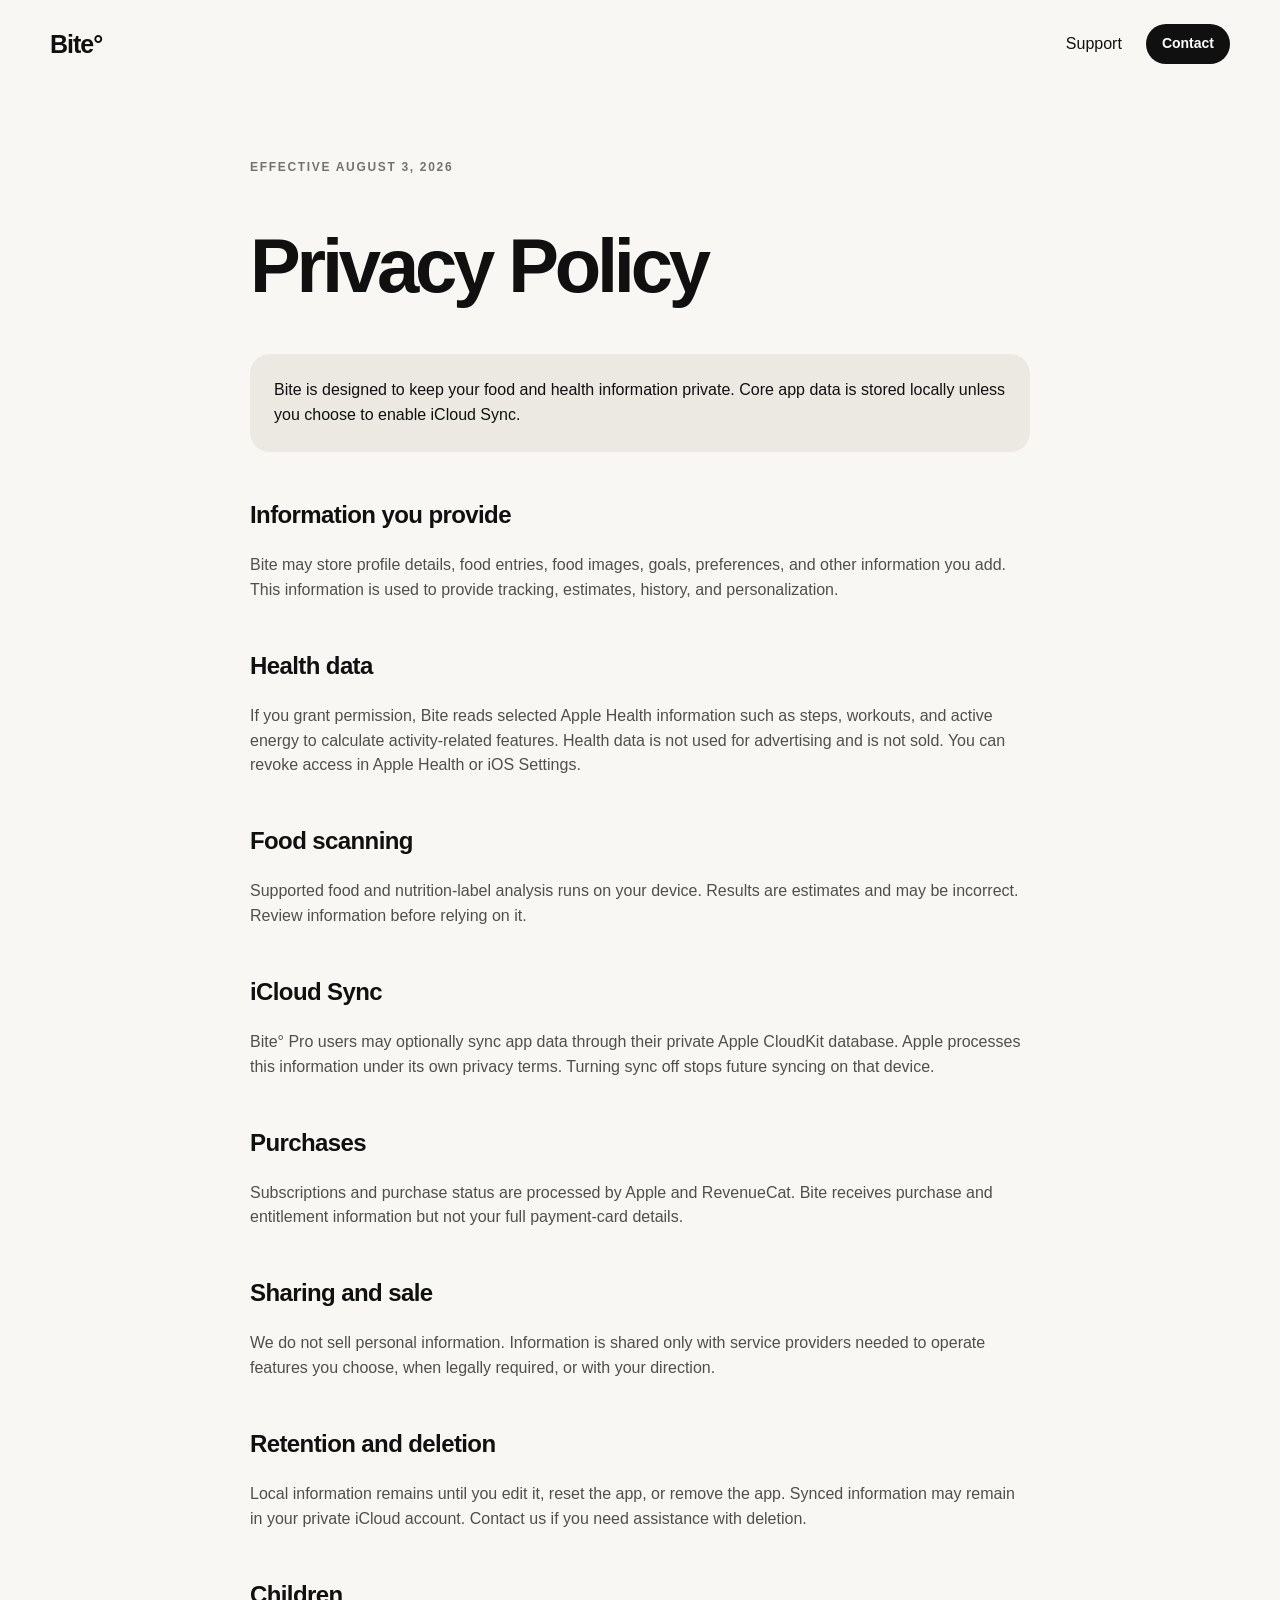
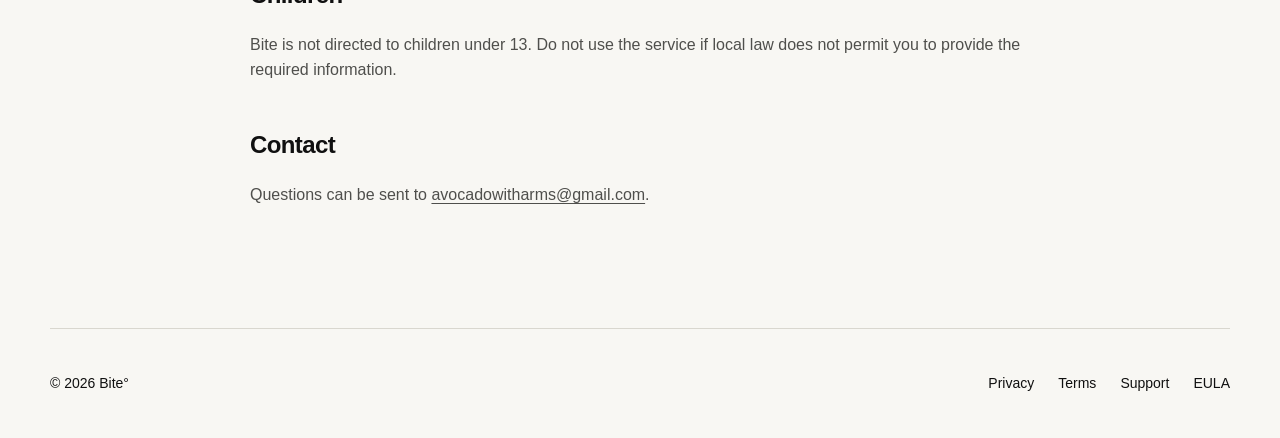
==== privacy.html @ 99d06239 "added pages" ====
<!doctype html><html lang="en"><head><meta charset="utf-8"><meta name="viewport" content="width=device-width,initial-scale=1"><title>Privacy Policy — Bite</title><link rel="stylesheet" href="styles.css"></head><body><nav><a class="brand" href="./">Bite°</a><div><a href="support.html">Support</a><a class="button small" href="mailto:avocadowitharms@gmail.com">Contact</a></div></nav><main class="legal"><p class="eyebrow">Effective August 3, 2026</p><h1>Privacy Policy</h1><div class="callout">Bite is designed to keep your food and health information private. Core app data is stored locally unless you choose to enable iCloud Sync.</div><h2>Information you provide</h2><p>Bite may store profile details, food entries, food images, goals, preferences, and other information you add. This information is used to provide tracking, estimates, history, and personalization.</p><h2>Health data</h2><p>If you grant permission, Bite reads selected Apple Health information such as steps, workouts, and active energy to calculate activity-related features. Health data is not used for advertising and is not sold. You can revoke access in Apple Health or iOS Settings.</p><h2>Food scanning</h2><p>Supported food and nutrition-label analysis runs on your device. Results are estimates and may be incorrect. Review information before relying on it.</p><h2>iCloud Sync</h2><p>Bite° Pro users may optionally sync app data through their private Apple CloudKit database. Apple processes this information under its own privacy terms. Turning sync off stops future syncing on that device.</p><h2>Purchases</h2><p>Subscriptions and purchase status are processed by Apple and RevenueCat. Bite receives purchase and entitlement information but not your full payment-card details.</p><h2>Sharing and sale</h2><p>We do not sell personal information. Information is shared only with service providers needed to operate features you choose, when legally required, or with your direction.</p><h2>Retention and deletion</h2><p>Local information remains until you edit it, reset the app, or remove the app. Synced information may remain in your private iCloud account. Contact us if you need assistance with deletion.</p><h2>Children</h2><p>Bite is not directed to children under 13. Do not use the service if local law does not permit you to provide the required information.</p><h2>Contact</h2><p>Questions can be sent to <a href="mailto:avocadowitharms@gmail.com">avocadowitharms@gmail.com</a>.</p></main><footer><span>© 2026 Bite°</span><div><a href="privacy.html">Privacy</a><a href="terms.html">Terms</a><a href="support.html">Support</a><a href="https://www.apple.com/legal/internet-services/itunes/dev/stdeula/">EULA</a></div></footer></body></html>
---- styles.css ----
:root{--ink:#101010;--paper:#f8f7f3;--soft:#ebe9e1;--accent:#ff7a43;--radius:28px}*{box-sizing:border-box}html{scroll-behavior:smooth}body{margin:0;background:var(--paper);color:var(--ink);font-family:Inter,ui-sans-serif,-apple-system,BlinkMacSystemFont,"Segoe UI",sans-serif;line-height:1.55}a{color:inherit;text-decoration:none}nav,footer{width:min(1180px,calc(100% - 40px));margin:auto;display:flex;align-items:center;justify-content:space-between}nav{height:88px}.brand{font-size:25px;font-weight:900;letter-spacing:-1px}nav div,footer div{display:flex;align-items:center;gap:24px}.button{display:inline-flex;align-items:center;justify-content:center;padding:14px 22px;border-radius:999px;background:var(--ink);color:white;font-weight:750}.button.small{padding:9px 16px;font-size:14px}.hero{position:relative;width:min(1180px,calc(100% - 40px));min-height:680px;margin:10px auto 70px;padding:86px 7%;overflow:hidden;border-radius:44px;background:#e8f2cb}.hero:after{content:"";position:absolute;width:380px;height:380px;right:-90px;bottom:-100px;border:55px solid rgba(255,255,255,.45);border-radius:50%}.eyebrow{text-transform:uppercase;letter-spacing:.14em;font-size:12px;font-weight:800}.hero h1{max-width:800px;margin:22px 0;font-size:clamp(54px,8vw,108px);line-height:.92;letter-spacing:-.07em}.lead{max-width:630px;font-size:20px}.actions{display:flex;align-items:center;gap:28px;margin-top:34px}.text-link{font-weight:750}.orb{position:absolute;right:10%;top:20%;width:180px;height:180px;border-radius:50%;background:var(--accent);color:white;display:flex;flex-direction:column;align-items:center;justify-content:center;transform:rotate(7deg);box-shadow:0 28px 60px #c2cbaa}.orb span{font-size:64px;line-height:1;font-weight:900}.orb small{font-weight:700}.features{width:min(1180px,calc(100% - 40px));margin:auto;display:grid;grid-template-columns:repeat(2,1fr);gap:18px}.features article{min-height:270px;padding:34px;border:1px solid #dcdad1;border-radius:var(--radius);background:white}.features article>span{font-size:13px;font-weight:800;color:#777}.features h2{margin:42px 0 10px;font-size:31px;letter-spacing:-.04em}.features p{max-width:440px;color:#5b5b58}.statement{padding:150px 20px;text-align:center}.statement p{margin:0;font-size:clamp(40px,6vw,82px);line-height:1.06;font-weight:800;letter-spacing:-.055em}.statement em{font-family:Georgia,serif;font-weight:400}footer{min-height:110px;border-top:1px solid #d9d7cf;font-size:14px}.legal{width:min(780px,calc(100% - 40px));margin:70px auto 120px}.legal .eyebrow{color:#73736f}.legal h1{font-size:clamp(48px,8vw,76px);line-height:1;letter-spacing:-.055em}.legal h2{margin-top:44px;font-size:24px;letter-spacing:-.025em}.legal p,.legal li{color:#4f4f4c}.legal a{text-decoration:underline;text-underline-offset:3px}.callout{margin:32px 0;padding:24px;border-radius:20px;background:var(--soft)}@media(max-width:760px){nav{height:72px}nav div>a:not(.button){display:none}.hero{min-height:700px;padding:54px 25px}.orb{width:130px;height:130px;right:20px;top:auto;bottom:42px}.orb span{font-size:46px}.features{grid-template-columns:1fr}.features article{min-height:220px}.features h2{margin-top:25px}footer{padding:25px 0;align-items:flex-start;gap:25px}footer div{display:grid;grid-template-columns:1fr 1fr;gap:10px 22px}.actions{align-items:flex-start;flex-direction:column;gap:16px}}
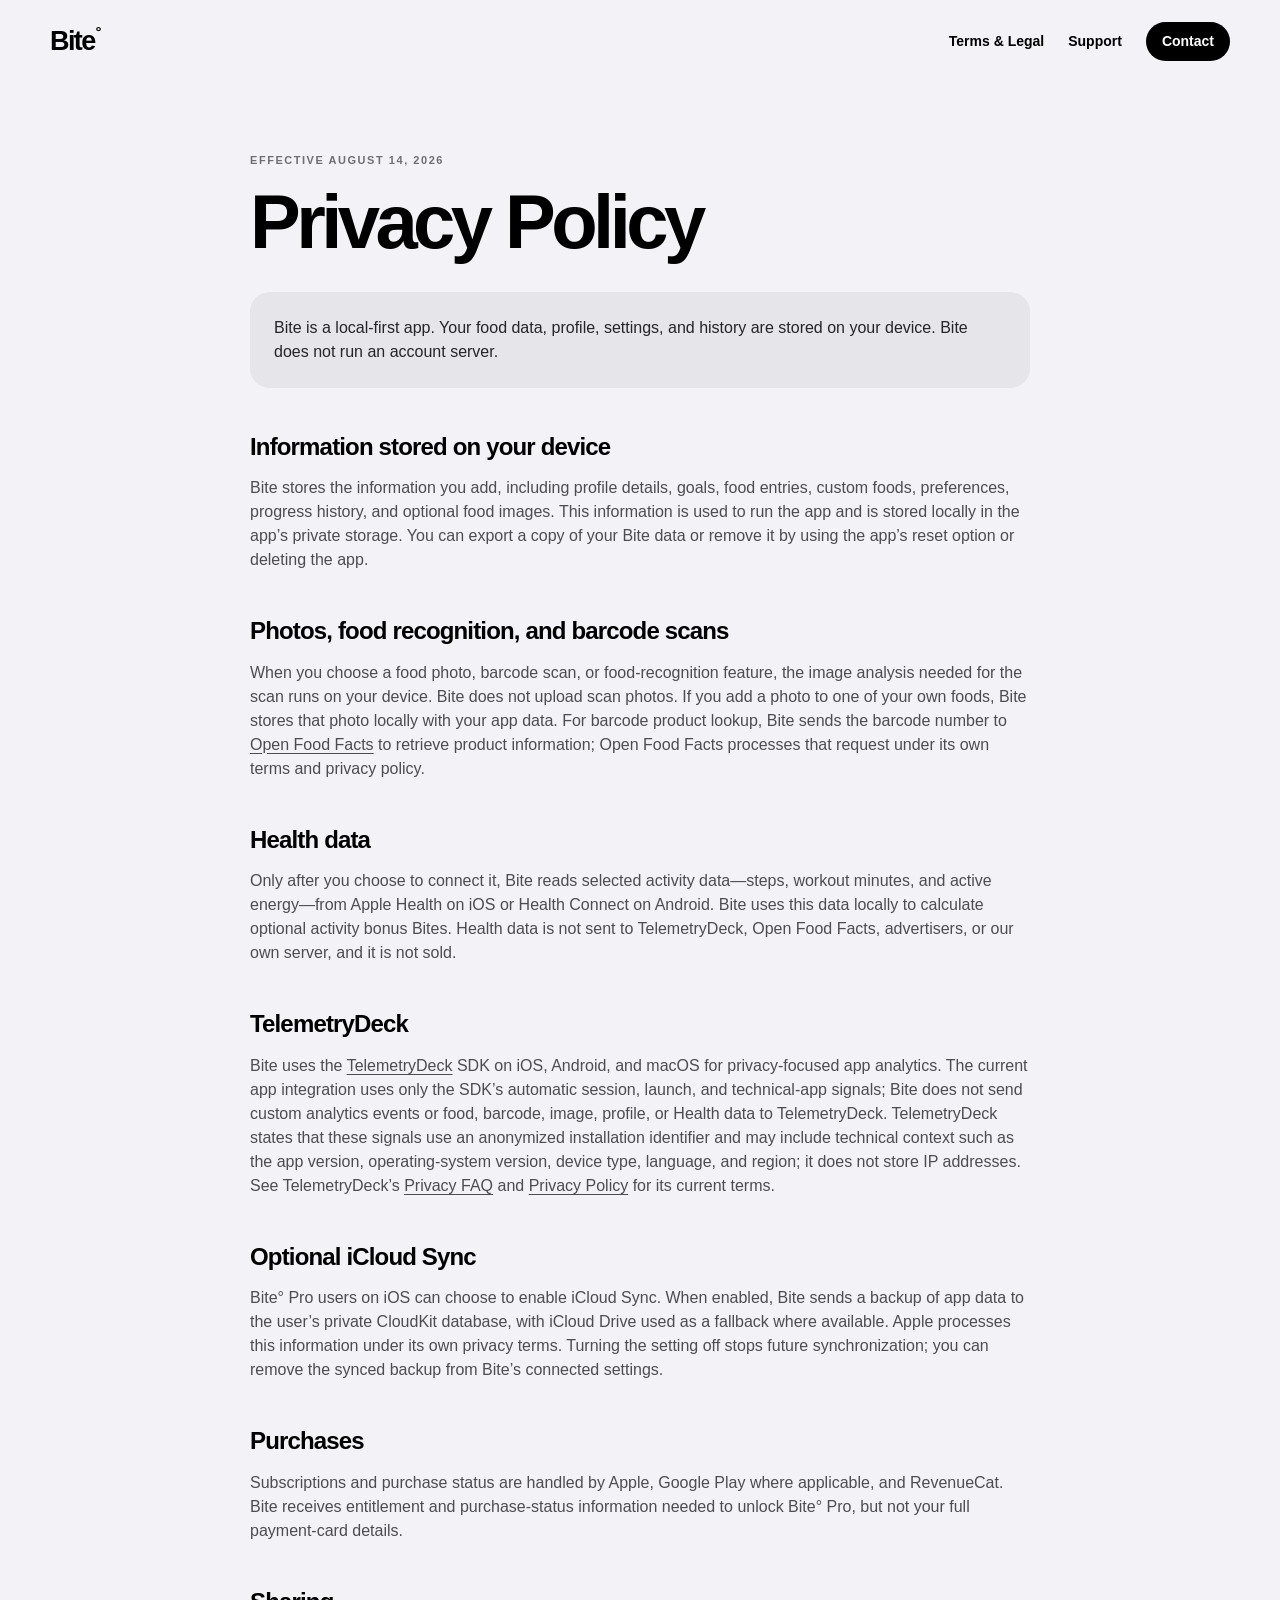
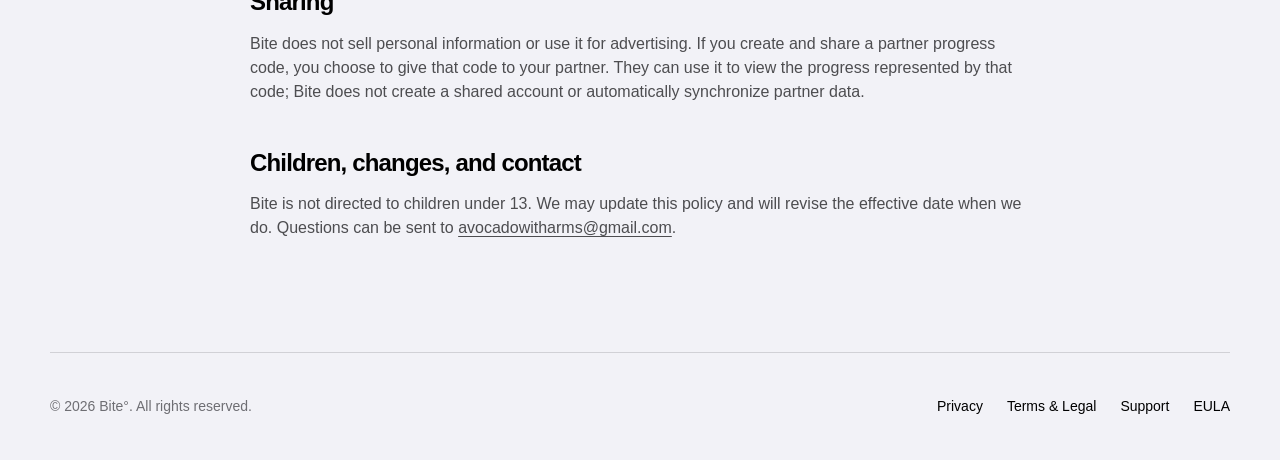
==== commit fbdc2a7a: "updates" ====
--- a/privacy.html
+++ b/privacy.html
@@ -1 +1,42 @@
-<!doctype html><html lang="en"><head><meta charset="utf-8"><meta name="viewport" content="width=device-width,initial-scale=1"><title>Privacy Policy — Bite</title><link rel="stylesheet" href="styles.css"></head><body><nav><a class="brand" href="./">Bite°</a><div><a href="support.html">Support</a><a class="button small" href="mailto:avocadowitharms@gmail.com">Contact</a></div></nav><main class="legal"><p class="eyebrow">Effective August 3, 2026</p><h1>Privacy Policy</h1><div class="callout">Bite is designed to keep your food and health information private. Core app data is stored locally unless you choose to enable iCloud Sync.</div><h2>Information you provide</h2><p>Bite may store profile details, food entries, food images, goals, preferences, and other information you add. This information is used to provide tracking, estimates, history, and personalization.</p><h2>Health data</h2><p>If you grant permission, Bite reads selected Apple Health information such as steps, workouts, and active energy to calculate activity-related features. Health data is not used for advertising and is not sold. You can revoke access in Apple Health or iOS Settings.</p><h2>Food scanning</h2><p>Supported food and nutrition-label analysis runs on your device. Results are estimates and may be incorrect. Review information before relying on it.</p><h2>iCloud Sync</h2><p>Bite° Pro users may optionally sync app data through their private Apple CloudKit database. Apple processes this information under its own privacy terms. Turning sync off stops future syncing on that device.</p><h2>Purchases</h2><p>Subscriptions and purchase status are processed by Apple and RevenueCat. Bite receives purchase and entitlement information but not your full payment-card details.</p><h2>Sharing and sale</h2><p>We do not sell personal information. Information is shared only with service providers needed to operate features you choose, when legally required, or with your direction.</p><h2>Retention and deletion</h2><p>Local information remains until you edit it, reset the app, or remove the app. Synced information may remain in your private iCloud account. Contact us if you need assistance with deletion.</p><h2>Children</h2><p>Bite is not directed to children under 13. Do not use the service if local law does not permit you to provide the required information.</p><h2>Contact</h2><p>Questions can be sent to <a href="mailto:avocadowitharms@gmail.com">avocadowitharms@gmail.com</a>.</p></main><footer><span>© 2026 Bite°</span><div><a href="privacy.html">Privacy</a><a href="terms.html">Terms</a><a href="support.html">Support</a><a href="https://www.apple.com/legal/internet-services/itunes/dev/stdeula/">EULA</a></div></footer></body></html>
+<!doctype html>
+<html lang="en">
+<head>
+  <meta charset="utf-8">
+  <meta name="viewport" content="width=device-width, initial-scale=1">
+  <title>Privacy Policy — Bite</title>
+  <link rel="stylesheet" href="styles.css">
+</head>
+<body>
+  <nav><a class="brand" href="./" aria-label="Bite home">Bite<span>°</span></a><div class="nav-links"><a href="terms.html">Terms &amp; Legal</a><a href="support.html">Support</a><a class="button small" href="mailto:avocadowitharms@gmail.com">Contact</a></div></nav>
+  <main class="legal">
+    <p class="eyebrow">Effective August 14, 2026</p>
+    <h1>Privacy Policy</h1>
+    <div class="callout">Bite is a local-first app. Your food data, profile, settings, and history are stored on your device. Bite does not run an account server.</div>
+
+    <h2>Information stored on your device</h2>
+    <p>Bite stores the information you add, including profile details, goals, food entries, custom foods, preferences, progress history, and optional food images. This information is used to run the app and is stored locally in the app’s private storage. You can export a copy of your Bite data or remove it by using the app’s reset option or deleting the app.</p>
+
+    <h2>Photos, food recognition, and barcode scans</h2>
+    <p>When you choose a food photo, barcode scan, or food-recognition feature, the image analysis needed for the scan runs on your device. Bite does not upload scan photos. If you add a photo to one of your own foods, Bite stores that photo locally with your app data. For barcode product lookup, Bite sends the barcode number to <a href="https://world.openfoodfacts.org/">Open Food Facts</a> to retrieve product information; Open Food Facts processes that request under its own terms and privacy policy.</p>
+
+    <h2>Health data</h2>
+    <p>Only after you choose to connect it, Bite reads selected activity data—steps, workout minutes, and active energy—from Apple Health on iOS or Health Connect on Android. Bite uses this data locally to calculate optional activity bonus Bites. Health data is not sent to TelemetryDeck, Open Food Facts, advertisers, or our own server, and it is not sold.</p>
+
+    <h2>TelemetryDeck</h2>
+    <p>Bite uses the <a href="https://telemetrydeck.com/">TelemetryDeck</a> SDK on iOS, Android, and macOS for privacy-focused app analytics. The current app integration uses only the SDK’s automatic session, launch, and technical-app signals; Bite does not send custom analytics events or food, barcode, image, profile, or Health data to TelemetryDeck. TelemetryDeck states that these signals use an anonymized installation identifier and may include technical context such as the app version, operating-system version, device type, language, and region; it does not store IP addresses. See TelemetryDeck’s <a href="https://telemetrydeck.com/docs/guides/privacy-faq/">Privacy FAQ</a> and <a href="https://telemetrydeck.com/privacy/">Privacy Policy</a> for its current terms.</p>
+
+    <h2>Optional iCloud Sync</h2>
+    <p>Bite° Pro users on iOS can choose to enable iCloud Sync. When enabled, Bite sends a backup of app data to the user’s private CloudKit database, with iCloud Drive used as a fallback where available. Apple processes this information under its own privacy terms. Turning the setting off stops future synchronization; you can remove the synced backup from Bite’s connected settings.</p>
+
+    <h2>Purchases</h2>
+    <p>Subscriptions and purchase status are handled by Apple, Google Play where applicable, and RevenueCat. Bite receives entitlement and purchase-status information needed to unlock Bite° Pro, but not your full payment-card details.</p>
+
+    <h2>Sharing</h2>
+    <p>Bite does not sell personal information or use it for advertising. If you create and share a partner progress code, you choose to give that code to your partner. They can use it to view the progress represented by that code; Bite does not create a shared account or automatically synchronize partner data.</p>
+
+    <h2>Children, changes, and contact</h2>
+    <p>Bite is not directed to children under 13. We may update this policy and will revise the effective date when we do. Questions can be sent to <a href="mailto:avocadowitharms@gmail.com">avocadowitharms@gmail.com</a>.</p>
+  </main>
+  <footer><span>© 2026 Bite°. All rights reserved.</span><div><a href="privacy.html">Privacy</a><a href="terms.html">Terms &amp; Legal</a><a href="support.html">Support</a><a href="https://www.apple.com/legal/internet-services/itunes/dev/stdeula/">EULA</a></div></footer>
+</body>
+</html>
--- a/styles.css
+++ b/styles.css
@@ -1 +1 @@
-:root{--ink:#101010;--paper:#f8f7f3;--soft:#ebe9e1;--accent:#ff7a43;--radius:28px}*{box-sizing:border-box}html{scroll-behavior:smooth}body{margin:0;background:var(--paper);color:var(--ink);font-family:Inter,ui-sans-serif,-apple-system,BlinkMacSystemFont,"Segoe UI",sans-serif;line-height:1.55}a{color:inherit;text-decoration:none}nav,footer{width:min(1180px,calc(100% - 40px));margin:auto;display:flex;align-items:center;justify-content:space-between}nav{height:88px}.brand{font-size:25px;font-weight:900;letter-spacing:-1px}nav div,footer div{display:flex;align-items:center;gap:24px}.button{display:inline-flex;align-items:center;justify-content:center;padding:14px 22px;border-radius:999px;background:var(--ink);color:white;font-weight:750}.button.small{padding:9px 16px;font-size:14px}.hero{position:relative;width:min(1180px,calc(100% - 40px));min-height:680px;margin:10px auto 70px;padding:86px 7%;overflow:hidden;border-radius:44px;background:#e8f2cb}.hero:after{content:"";position:absolute;width:380px;height:380px;right:-90px;bottom:-100px;border:55px solid rgba(255,255,255,.45);border-radius:50%}.eyebrow{text-transform:uppercase;letter-spacing:.14em;font-size:12px;font-weight:800}.hero h1{max-width:800px;margin:22px 0;font-size:clamp(54px,8vw,108px);line-height:.92;letter-spacing:-.07em}.lead{max-width:630px;font-size:20px}.actions{display:flex;align-items:center;gap:28px;margin-top:34px}.text-link{font-weight:750}.orb{position:absolute;right:10%;top:20%;width:180px;height:180px;border-radius:50%;background:var(--accent);color:white;display:flex;flex-direction:column;align-items:center;justify-content:center;transform:rotate(7deg);box-shadow:0 28px 60px #c2cbaa}.orb span{font-size:64px;line-height:1;font-weight:900}.orb small{font-weight:700}.features{width:min(1180px,calc(100% - 40px));margin:auto;display:grid;grid-template-columns:repeat(2,1fr);gap:18px}.features article{min-height:270px;padding:34px;border:1px solid #dcdad1;border-radius:var(--radius);background:white}.features article>span{font-size:13px;font-weight:800;color:#777}.features h2{margin:42px 0 10px;font-size:31px;letter-spacing:-.04em}.features p{max-width:440px;color:#5b5b58}.statement{padding:150px 20px;text-align:center}.statement p{margin:0;font-size:clamp(40px,6vw,82px);line-height:1.06;font-weight:800;letter-spacing:-.055em}.statement em{font-family:Georgia,serif;font-weight:400}footer{min-height:110px;border-top:1px solid #d9d7cf;font-size:14px}.legal{width:min(780px,calc(100% - 40px));margin:70px auto 120px}.legal .eyebrow{color:#73736f}.legal h1{font-size:clamp(48px,8vw,76px);line-height:1;letter-spacing:-.055em}.legal h2{margin-top:44px;font-size:24px;letter-spacing:-.025em}.legal p,.legal li{color:#4f4f4c}.legal a{text-decoration:underline;text-underline-offset:3px}.callout{margin:32px 0;padding:24px;border-radius:20px;background:var(--soft)}@media(max-width:760px){nav{height:72px}nav div>a:not(.button){display:none}.hero{min-height:700px;padding:54px 25px}.orb{width:130px;height:130px;right:20px;top:auto;bottom:42px}.orb span{font-size:46px}.features{grid-template-columns:1fr}.features article{min-height:220px}.features h2{margin-top:25px}footer{padding:25px 0;align-items:flex-start;gap:25px}footer div{display:grid;grid-template-columns:1fr 1fr;gap:10px 22px}.actions{align-items:flex-start;flex-direction:column;gap:16px}}
+:root{--ink:#000;--muted:#6e6e73;--paper:#f2f2f7;--card:#fff;--line:#d1d1d6;--soft:#e5e5ea;--radius:26px}*{box-sizing:border-box}html{scroll-behavior:smooth}body{margin:0;background:var(--paper);color:var(--ink);font-family:Inter,ui-sans-serif,-apple-system,BlinkMacSystemFont,"Segoe UI",sans-serif;line-height:1.5}a{color:inherit;text-decoration:none}nav,footer{width:min(1180px,calc(100% - 40px));margin:auto;display:flex;align-items:center;justify-content:space-between}nav{height:82px}.brand{font-size:27px;font-weight:800;letter-spacing:-1.6px}.brand span{font-size:.56em;vertical-align:top;margin-left:1px}.nav-links,footer div{display:flex;align-items:center;gap:24px}.nav-links>a:not(.button){font-size:14px;font-weight:650}.button{display:inline-flex;align-items:center;justify-content:center;border-radius:999px;padding:14px 21px;background:#000;color:#fff;font-size:15px;font-weight:750;transition:transform .2s ease,opacity .2s ease}.button:hover{opacity:.78;transform:translateY(-1px)}.button.small{padding:9px 16px;font-size:14px}.hero{width:min(1180px,calc(100% - 40px));min-height:620px;margin:8px auto 112px;padding:72px clamp(30px,7vw,82px);display:grid;grid-template-columns:minmax(0,1fr) 330px;align-items:center;gap:60px;border-radius:40px;background:#000;color:#fff;overflow:hidden}.eyebrow{margin:0 0 15px;text-transform:uppercase;letter-spacing:.14em;font-size:11px;font-weight:800}.hero h1{margin:0;font-size:clamp(58px,7.6vw,102px);line-height:.89;letter-spacing:-.075em}.lead{max-width:540px;margin:28px 0 0;color:#b8b8bd;font-size:19px}.actions{display:flex;gap:26px;align-items:center;margin-top:35px}.hero .button{background:#fff;color:#000}.text-link{font-weight:750;text-decoration:underline;text-decoration-color:transparent;text-underline-offset:4px;transition:text-decoration-color .2s ease}.text-link:hover{text-decoration-color:currentColor}.app-preview{width:330px;padding:17px;border:1px solid #353535;border-radius:38px;background:#1c1c1e;box-shadow:0 28px 50px rgba(0,0,0,.35);transform:rotate(4deg)}.phone-top{display:flex;justify-content:space-between;align-items:center;font-size:17px;font-weight:750}.avatar{width:29px;height:29px;display:grid;place-items:center;border-radius:50%;background:#fff;color:#000;font-size:12px}.phone-label{margin:30px 0 7px;color:#8e8e93;font-size:9px;font-weight:800;letter-spacing:.12em}.budget-ring{width:154px;height:154px;margin:0 auto;display:flex;flex-direction:column;align-items:center;justify-content:center;border:13px solid #fff;border-left-color:#535357;border-radius:50%}.budget-ring strong{font-size:52px;line-height:.92;letter-spacing:-.08em}.budget-ring span{margin-top:5px;color:#b8b8bd;font-size:12px}.budget-summary{display:flex;justify-content:space-around;margin:22px 0;color:#a0a0a5;font-size:12px}.budget-summary b{margin-right:3px;color:#fff;font-size:16px}.preview-list{padding:2px 12px 8px;border-radius:18px;background:#2c2c2e}.preview-list div{display:grid;grid-template-columns:19px 1fr auto;align-items:center;gap:9px;padding:12px 0;border-bottom:1px solid #414145;font-size:13px}.preview-list div:last-child{border:0}.preview-list b{font-size:14px}.food-dot{width:15px;height:15px;border-radius:50%;background:#fff}.food-dot.oatmeal{background:#d9c0a2}.food-dot.apple{background:#ca4e47}.food-dot.activity{background:#5e5ce6}.intro{width:min(710px,calc(100% - 40px));margin:0 auto 52px;text-align:center}.intro h2,.feature-band h2,.pro-section h2,.privacy-preview h2{margin:0;letter-spacing:-.06em;line-height:1.01;font-size:clamp(38px,5.4vw,64px)}.intro>p:last-child{margin:21px auto 0;color:var(--muted);font-size:18px}.steps{width:min(1180px,calc(100% - 40px));margin:auto;display:grid;grid-template-columns:repeat(3,1fr);gap:16px}.steps article{min-height:278px;padding:30px;border:1px solid var(--line);border-radius:var(--radius);background:var(--card)}.step-number{font-size:12px;font-weight:800;color:#8e8e93}.steps h2{margin:74px 0 9px;letter-spacing:-.045em;font-size:28px}.steps p,.feature-band li span{margin:0;color:var(--muted)}.feature-band{width:min(1180px,calc(100% - 40px));margin:116px auto;display:grid;grid-template-columns:.85fr 1.15fr;gap:85px;padding:52px;border-radius:34px;background:#e5e5ea}.feature-band ul{margin:0;padding:0;list-style:none}.feature-band li{display:grid;grid-template-columns:180px 1fr;gap:22px;padding:17px 0;border-top:1px solid #c7c7cc}.feature-band li:last-child{border-bottom:1px solid #c7c7cc}.feature-band li b{font-size:15px}.pro-section{width:min(700px,calc(100% - 40px));margin:0 auto 116px;text-align:center}.pro-mark{width:72px;height:72px;margin:0 auto 24px;display:grid;place-items:center;border-radius:50%;background:#000;color:#fff;font-size:57px;line-height:1;font-weight:300}.pro-section>p:last-child{max-width:500px;margin:20px auto 0;color:var(--muted);font-size:18px}.privacy-preview{width:min(1180px,calc(100% - 40px));margin:0 auto 110px;padding:52px;border-radius:34px;background:#fff}.privacy-preview h2{max-width:580px}.privacy-preview>p:not(.eyebrow){max-width:690px;margin:20px 0 25px;color:var(--muted);font-size:17px}footer{min-height:108px;border-top:1px solid var(--line);font-size:14px}footer>span{color:var(--muted)}.legal{width:min(780px,calc(100% - 40px));margin:70px auto 112px}.legal .eyebrow{color:var(--muted)}.legal h1{margin:0;font-size:clamp(48px,8vw,76px);line-height:1;letter-spacing:-.06em}.legal h2{margin:45px 0 12px;font-size:24px;line-height:1.15;letter-spacing:-.035em}.legal p,.legal li{color:#4d4d50}.legal a{text-decoration:underline;text-underline-offset:3px}.callout{margin:32px 0;padding:24px;border-radius:20px;background:#e5e5ea;color:#252528}@media(max-width:800px){nav{height:72px}.nav-links>a:not(.button){display:none}.hero{min-height:auto;margin-bottom:82px;padding:54px 27px 42px;grid-template-columns:1fr;gap:46px;border-radius:30px}.hero h1{font-size:clamp(53px,15vw,78px)}.lead{font-size:17px}.app-preview{width:min(330px,100%);justify-self:center;transform:none}.actions{align-items:flex-start;flex-direction:column;gap:15px}.steps{grid-template-columns:1fr}.steps article{min-height:215px}.steps h2{margin-top:35px}.feature-band{margin:82px auto;padding:34px 28px;grid-template-columns:1fr;gap:37px}.feature-band li{grid-template-columns:1fr;gap:5px}.pro-section{margin-bottom:82px}.privacy-preview{margin-bottom:80px;padding:35px 28px;border-radius:28px}footer{padding:25px 0;align-items:flex-start;gap:24px}footer div{display:grid;grid-template-columns:1fr 1fr;gap:10px 23px}.legal{margin:48px auto 80px}}
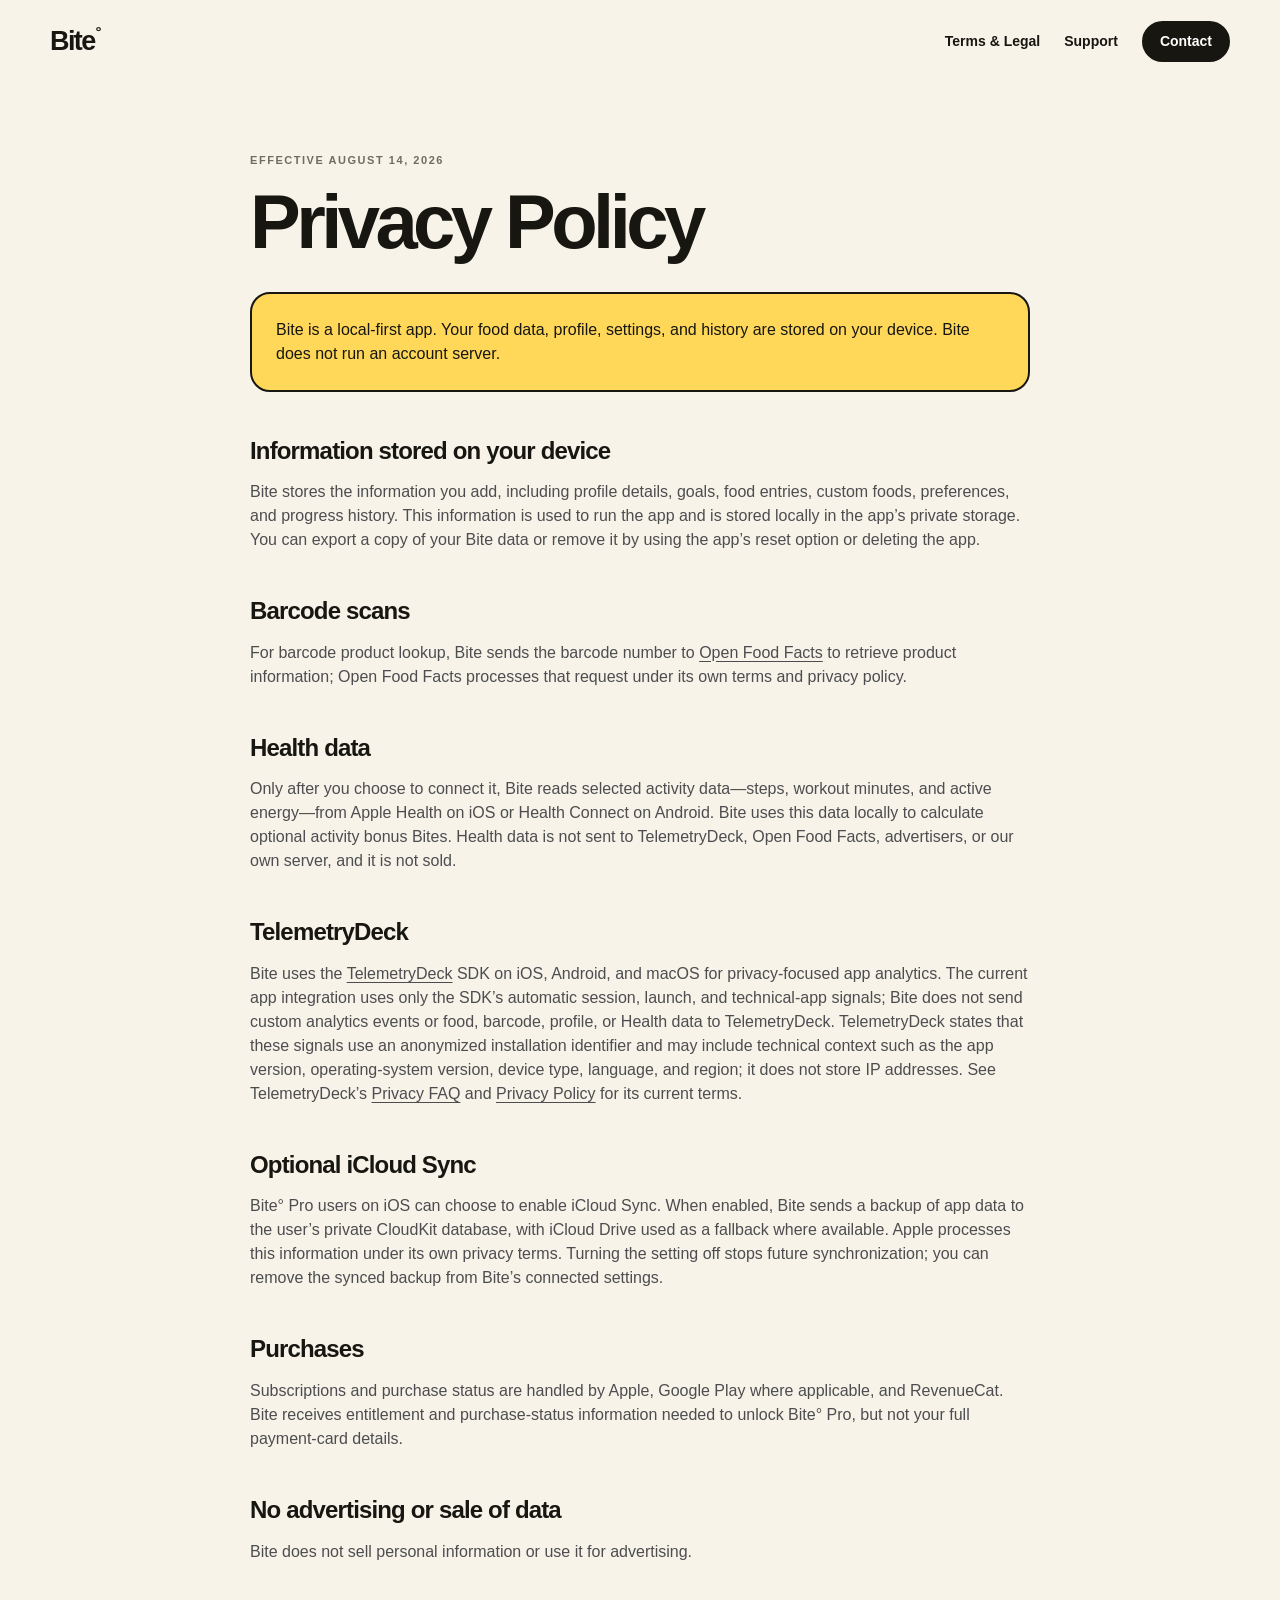
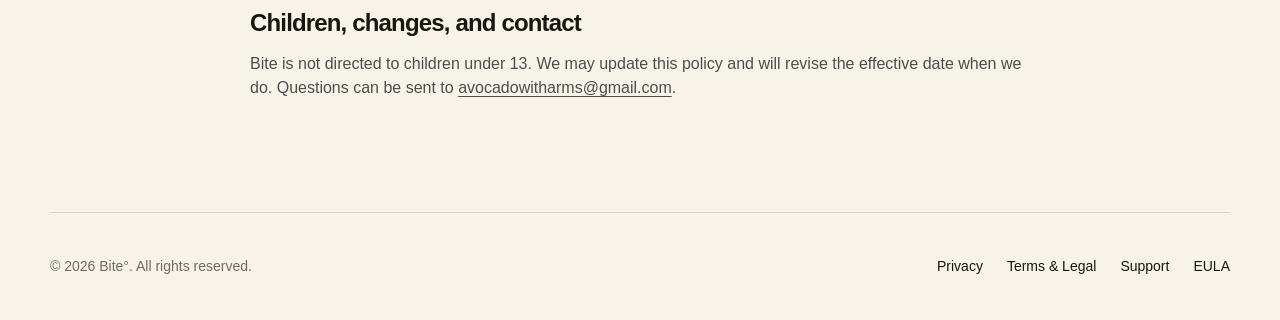
==== commit cbbad206: "updates" ====
--- a/privacy.html
+++ b/privacy.html
@@ -14,16 +14,16 @@
     <div class="callout">Bite is a local-first app. Your food data, profile, settings, and history are stored on your device. Bite does not run an account server.</div>
 
     <h2>Information stored on your device</h2>
-    <p>Bite stores the information you add, including profile details, goals, food entries, custom foods, preferences, progress history, and optional food images. This information is used to run the app and is stored locally in the app’s private storage. You can export a copy of your Bite data or remove it by using the app’s reset option or deleting the app.</p>
+    <p>Bite stores the information you add, including profile details, goals, food entries, custom foods, preferences, and progress history. This information is used to run the app and is stored locally in the app’s private storage. You can export a copy of your Bite data or remove it by using the app’s reset option or deleting the app.</p>
 
-    <h2>Photos, food recognition, and barcode scans</h2>
-    <p>When you choose a food photo, barcode scan, or food-recognition feature, the image analysis needed for the scan runs on your device. Bite does not upload scan photos. If you add a photo to one of your own foods, Bite stores that photo locally with your app data. For barcode product lookup, Bite sends the barcode number to <a href="https://world.openfoodfacts.org/">Open Food Facts</a> to retrieve product information; Open Food Facts processes that request under its own terms and privacy policy.</p>
+    <h2>Barcode scans</h2>
+    <p>For barcode product lookup, Bite sends the barcode number to <a href="https://world.openfoodfacts.org/">Open Food Facts</a> to retrieve product information; Open Food Facts processes that request under its own terms and privacy policy.</p>
 
     <h2>Health data</h2>
     <p>Only after you choose to connect it, Bite reads selected activity data—steps, workout minutes, and active energy—from Apple Health on iOS or Health Connect on Android. Bite uses this data locally to calculate optional activity bonus Bites. Health data is not sent to TelemetryDeck, Open Food Facts, advertisers, or our own server, and it is not sold.</p>
 
     <h2>TelemetryDeck</h2>
-    <p>Bite uses the <a href="https://telemetrydeck.com/">TelemetryDeck</a> SDK on iOS, Android, and macOS for privacy-focused app analytics. The current app integration uses only the SDK’s automatic session, launch, and technical-app signals; Bite does not send custom analytics events or food, barcode, image, profile, or Health data to TelemetryDeck. TelemetryDeck states that these signals use an anonymized installation identifier and may include technical context such as the app version, operating-system version, device type, language, and region; it does not store IP addresses. See TelemetryDeck’s <a href="https://telemetrydeck.com/docs/guides/privacy-faq/">Privacy FAQ</a> and <a href="https://telemetrydeck.com/privacy/">Privacy Policy</a> for its current terms.</p>
+    <p>Bite uses the <a href="https://telemetrydeck.com/">TelemetryDeck</a> SDK on iOS, Android, and macOS for privacy-focused app analytics. The current app integration uses only the SDK’s automatic session, launch, and technical-app signals; Bite does not send custom analytics events or food, barcode, profile, or Health data to TelemetryDeck. TelemetryDeck states that these signals use an anonymized installation identifier and may include technical context such as the app version, operating-system version, device type, language, and region; it does not store IP addresses. See TelemetryDeck’s <a href="https://telemetrydeck.com/docs/guides/privacy-faq/">Privacy FAQ</a> and <a href="https://telemetrydeck.com/privacy/">Privacy Policy</a> for its current terms.</p>
 
     <h2>Optional iCloud Sync</h2>
     <p>Bite° Pro users on iOS can choose to enable iCloud Sync. When enabled, Bite sends a backup of app data to the user’s private CloudKit database, with iCloud Drive used as a fallback where available. Apple processes this information under its own privacy terms. Turning the setting off stops future synchronization; you can remove the synced backup from Bite’s connected settings.</p>
@@ -31,8 +31,8 @@
     <h2>Purchases</h2>
     <p>Subscriptions and purchase status are handled by Apple, Google Play where applicable, and RevenueCat. Bite receives entitlement and purchase-status information needed to unlock Bite° Pro, but not your full payment-card details.</p>
 
-    <h2>Sharing</h2>
-    <p>Bite does not sell personal information or use it for advertising. If you create and share a partner progress code, you choose to give that code to your partner. They can use it to view the progress represented by that code; Bite does not create a shared account or automatically synchronize partner data.</p>
+    <h2>No advertising or sale of data</h2>
+    <p>Bite does not sell personal information or use it for advertising.</p>
 
     <h2>Children, changes, and contact</h2>
     <p>Bite is not directed to children under 13. We may update this policy and will revise the effective date when we do. Questions can be sent to <a href="mailto:avocadowitharms@gmail.com">avocadowitharms@gmail.com</a>.</p>
--- a/styles.css
+++ b/styles.css
@@ -1 +1 @@
-:root{--ink:#000;--muted:#6e6e73;--paper:#f2f2f7;--card:#fff;--line:#d1d1d6;--soft:#e5e5ea;--radius:26px}*{box-sizing:border-box}html{scroll-behavior:smooth}body{margin:0;background:var(--paper);color:var(--ink);font-family:Inter,ui-sans-serif,-apple-system,BlinkMacSystemFont,"Segoe UI",sans-serif;line-height:1.5}a{color:inherit;text-decoration:none}nav,footer{width:min(1180px,calc(100% - 40px));margin:auto;display:flex;align-items:center;justify-content:space-between}nav{height:82px}.brand{font-size:27px;font-weight:800;letter-spacing:-1.6px}.brand span{font-size:.56em;vertical-align:top;margin-left:1px}.nav-links,footer div{display:flex;align-items:center;gap:24px}.nav-links>a:not(.button){font-size:14px;font-weight:650}.button{display:inline-flex;align-items:center;justify-content:center;border-radius:999px;padding:14px 21px;background:#000;color:#fff;font-size:15px;font-weight:750;transition:transform .2s ease,opacity .2s ease}.button:hover{opacity:.78;transform:translateY(-1px)}.button.small{padding:9px 16px;font-size:14px}.hero{width:min(1180px,calc(100% - 40px));min-height:620px;margin:8px auto 112px;padding:72px clamp(30px,7vw,82px);display:grid;grid-template-columns:minmax(0,1fr) 330px;align-items:center;gap:60px;border-radius:40px;background:#000;color:#fff;overflow:hidden}.eyebrow{margin:0 0 15px;text-transform:uppercase;letter-spacing:.14em;font-size:11px;font-weight:800}.hero h1{margin:0;font-size:clamp(58px,7.6vw,102px);line-height:.89;letter-spacing:-.075em}.lead{max-width:540px;margin:28px 0 0;color:#b8b8bd;font-size:19px}.actions{display:flex;gap:26px;align-items:center;margin-top:35px}.hero .button{background:#fff;color:#000}.text-link{font-weight:750;text-decoration:underline;text-decoration-color:transparent;text-underline-offset:4px;transition:text-decoration-color .2s ease}.text-link:hover{text-decoration-color:currentColor}.app-preview{width:330px;padding:17px;border:1px solid #353535;border-radius:38px;background:#1c1c1e;box-shadow:0 28px 50px rgba(0,0,0,.35);transform:rotate(4deg)}.phone-top{display:flex;justify-content:space-between;align-items:center;font-size:17px;font-weight:750}.avatar{width:29px;height:29px;display:grid;place-items:center;border-radius:50%;background:#fff;color:#000;font-size:12px}.phone-label{margin:30px 0 7px;color:#8e8e93;font-size:9px;font-weight:800;letter-spacing:.12em}.budget-ring{width:154px;height:154px;margin:0 auto;display:flex;flex-direction:column;align-items:center;justify-content:center;border:13px solid #fff;border-left-color:#535357;border-radius:50%}.budget-ring strong{font-size:52px;line-height:.92;letter-spacing:-.08em}.budget-ring span{margin-top:5px;color:#b8b8bd;font-size:12px}.budget-summary{display:flex;justify-content:space-around;margin:22px 0;color:#a0a0a5;font-size:12px}.budget-summary b{margin-right:3px;color:#fff;font-size:16px}.preview-list{padding:2px 12px 8px;border-radius:18px;background:#2c2c2e}.preview-list div{display:grid;grid-template-columns:19px 1fr auto;align-items:center;gap:9px;padding:12px 0;border-bottom:1px solid #414145;font-size:13px}.preview-list div:last-child{border:0}.preview-list b{font-size:14px}.food-dot{width:15px;height:15px;border-radius:50%;background:#fff}.food-dot.oatmeal{background:#d9c0a2}.food-dot.apple{background:#ca4e47}.food-dot.activity{background:#5e5ce6}.intro{width:min(710px,calc(100% - 40px));margin:0 auto 52px;text-align:center}.intro h2,.feature-band h2,.pro-section h2,.privacy-preview h2{margin:0;letter-spacing:-.06em;line-height:1.01;font-size:clamp(38px,5.4vw,64px)}.intro>p:last-child{margin:21px auto 0;color:var(--muted);font-size:18px}.steps{width:min(1180px,calc(100% - 40px));margin:auto;display:grid;grid-template-columns:repeat(3,1fr);gap:16px}.steps article{min-height:278px;padding:30px;border:1px solid var(--line);border-radius:var(--radius);background:var(--card)}.step-number{font-size:12px;font-weight:800;color:#8e8e93}.steps h2{margin:74px 0 9px;letter-spacing:-.045em;font-size:28px}.steps p,.feature-band li span{margin:0;color:var(--muted)}.feature-band{width:min(1180px,calc(100% - 40px));margin:116px auto;display:grid;grid-template-columns:.85fr 1.15fr;gap:85px;padding:52px;border-radius:34px;background:#e5e5ea}.feature-band ul{margin:0;padding:0;list-style:none}.feature-band li{display:grid;grid-template-columns:180px 1fr;gap:22px;padding:17px 0;border-top:1px solid #c7c7cc}.feature-band li:last-child{border-bottom:1px solid #c7c7cc}.feature-band li b{font-size:15px}.pro-section{width:min(700px,calc(100% - 40px));margin:0 auto 116px;text-align:center}.pro-mark{width:72px;height:72px;margin:0 auto 24px;display:grid;place-items:center;border-radius:50%;background:#000;color:#fff;font-size:57px;line-height:1;font-weight:300}.pro-section>p:last-child{max-width:500px;margin:20px auto 0;color:var(--muted);font-size:18px}.privacy-preview{width:min(1180px,calc(100% - 40px));margin:0 auto 110px;padding:52px;border-radius:34px;background:#fff}.privacy-preview h2{max-width:580px}.privacy-preview>p:not(.eyebrow){max-width:690px;margin:20px 0 25px;color:var(--muted);font-size:17px}footer{min-height:108px;border-top:1px solid var(--line);font-size:14px}footer>span{color:var(--muted)}.legal{width:min(780px,calc(100% - 40px));margin:70px auto 112px}.legal .eyebrow{color:var(--muted)}.legal h1{margin:0;font-size:clamp(48px,8vw,76px);line-height:1;letter-spacing:-.06em}.legal h2{margin:45px 0 12px;font-size:24px;line-height:1.15;letter-spacing:-.035em}.legal p,.legal li{color:#4d4d50}.legal a{text-decoration:underline;text-underline-offset:3px}.callout{margin:32px 0;padding:24px;border-radius:20px;background:#e5e5ea;color:#252528}@media(max-width:800px){nav{height:72px}.nav-links>a:not(.button){display:none}.hero{min-height:auto;margin-bottom:82px;padding:54px 27px 42px;grid-template-columns:1fr;gap:46px;border-radius:30px}.hero h1{font-size:clamp(53px,15vw,78px)}.lead{font-size:17px}.app-preview{width:min(330px,100%);justify-self:center;transform:none}.actions{align-items:flex-start;flex-direction:column;gap:15px}.steps{grid-template-columns:1fr}.steps article{min-height:215px}.steps h2{margin-top:35px}.feature-band{margin:82px auto;padding:34px 28px;grid-template-columns:1fr;gap:37px}.feature-band li{grid-template-columns:1fr;gap:5px}.pro-section{margin-bottom:82px}.privacy-preview{margin-bottom:80px;padding:35px 28px;border-radius:28px}footer{padding:25px 0;align-items:flex-start;gap:24px}footer div{display:grid;grid-template-columns:1fr 1fr;gap:10px 23px}.legal{margin:48px auto 80px}}
+:root{--ink:#171611;--muted:#6f6c63;--paper:#f7f3e9;--card:#fffdf7;--line:#dcd5c7;--sun:#ffd85a;--peach:#ff9c78;--lavender:#b8a8ff;--mint:#9ad5b1;--radius:30px}*{box-sizing:border-box}html{scroll-behavior:smooth}body{margin:0;background:var(--paper);color:var(--ink);font-family:Inter,ui-sans-serif,-apple-system,BlinkMacSystemFont,"Segoe UI",sans-serif;line-height:1.5}a{color:inherit;text-decoration:none}nav,footer{width:min(1180px,calc(100% - 40px));margin:auto;display:flex;align-items:center;justify-content:space-between}nav{height:82px}.brand{font-size:27px;font-weight:850;letter-spacing:-1.6px}.brand span{font-size:.56em;vertical-align:top;margin-left:1px}.nav-links,footer div{display:flex;align-items:center;gap:24px}.nav-links>a:not(.button){font-size:14px;font-weight:700}.button{display:inline-flex;align-items:center;justify-content:center;border:2px solid var(--ink);border-radius:999px;padding:13px 21px;background:var(--ink);color:#fff;font-size:15px;font-weight:800;transition:transform .2s ease,box-shadow .2s ease}.button:hover{transform:translateY(-2px);box-shadow:3px 4px 0 var(--peach)}.button.small{padding:8px 16px;font-size:14px}.eyebrow{margin:0 0 15px;text-transform:uppercase;letter-spacing:.14em;font-size:11px;font-weight:850}.text-link{font-weight:800;text-decoration:underline;text-decoration-thickness:2px;text-underline-offset:5px}.hero{width:min(1180px,calc(100% - 40px));min-height:640px;margin:8px auto 112px;padding:68px clamp(30px,7vw,82px);display:grid;grid-template-columns:minmax(0,1.15fr) minmax(320px,.85fr);align-items:center;gap:60px;border:2px solid var(--ink);border-radius:42px;background:var(--sun);box-shadow:8px 9px 0 var(--ink);overflow:hidden}.hero h1{max-width:710px;margin:0;font-size:clamp(51px,6.4vw,88px);line-height:.91;letter-spacing:-.071em}.lead{max-width:590px;margin:28px 0 0;font-size:19px}.actions{display:flex;gap:26px;align-items:center;margin-top:35px}.meal-illustration{position:relative;min-height:430px;display:grid;place-items:center}.plate{position:relative;width:330px;height:330px;border:18px solid #fffdf7;border-radius:50%;background:#ede8db;box-shadow:5px 7px 0 var(--ink);transform:rotate(5deg)}.ingredient{position:absolute;display:block}.avocado{width:105px;height:75px;left:45px;top:55px;background:#78b66c;border:3px solid var(--ink);border-radius:65% 35% 55% 45%}.avocado:after{content:"";position:absolute;width:31px;height:31px;left:37px;top:22px;border:3px solid var(--ink);border-radius:50%;background:#a96e49}.egg{width:104px;height:90px;right:41px;top:48px;border:3px solid var(--ink);border-radius:52% 48% 62% 38%;background:#fff}.egg i{position:absolute;width:40px;height:40px;left:31px;top:24px;border:3px solid var(--ink);border-radius:50%;background:var(--sun)}.tomato{width:74px;height:74px;left:66px;bottom:56px;border:3px solid var(--ink);border-radius:50%;background:var(--peach)}.tomato:before,.tomato:after{content:"";position:absolute;width:3px;height:66px;left:33px;top:1px;background:var(--ink);transform:rotate(47deg)}.tomato:after{transform:rotate(-47deg)}.leaf{width:75px;height:40px;border:3px solid var(--ink);border-radius:100% 0 100% 0;background:var(--mint)}.leaf-one{right:55px;bottom:70px;transform:rotate(-20deg)}.leaf-two{right:42px;bottom:110px;transform:rotate(35deg)}.toast{width:92px;height:72px;right:90px;bottom:35px;border:3px solid var(--ink);border-radius:25px 25px 10px 10px;background:#d7a86e;transform:rotate(10deg)}.meal-tag{position:absolute;right:-2px;bottom:24px;display:flex;flex-direction:column;padding:14px 19px;border:2px solid var(--ink);border-radius:18px;background:#fff;box-shadow:4px 5px 0 var(--ink);transform:rotate(-5deg)}.meal-tag span{font-size:12px;color:var(--muted)}.meal-tag strong{font-size:23px;letter-spacing:-.04em}.spark{position:absolute;font-size:42px;font-weight:900}.spark-one{right:15px;top:25px}.spark-two{left:20px;bottom:60px;font-size:74px}.intro{width:min(760px,calc(100% - 40px));margin:0 auto 54px;text-align:center}.intro h2,.section-copy h2,.flex-section h2,.goals-section h2,.privacy-preview h2,.final-cta h2{margin:0;letter-spacing:-.061em;line-height:1.01;font-size:clamp(40px,5.4vw,67px)}.intro>p:last-child{margin:21px auto 0;color:var(--muted);font-size:18px}.system-graphic{width:min(1180px,calc(100% - 40px));margin:auto;display:grid;grid-template-columns:1fr 42px 1fr 42px 1fr;align-items:stretch}.system-step{min-width:0;padding:25px;border:2px solid var(--ink);border-radius:var(--radius);background:var(--card);box-shadow:4px 5px 0 var(--ink)}.step-number{font-size:12px;font-weight:850;color:var(--muted)}.system-step h3,.feature-grid h3{margin:22px 0 7px;font-size:23px;letter-spacing:-.04em}.system-step p,.feature-grid p{margin:0;color:var(--muted)}.flow-arrow{display:grid;place-items:center;font-size:28px;font-weight:900}.mini-editor{height:170px;margin-top:18px;padding:17px;border-radius:20px;background:#f0ebe0}.mini-plate{position:relative;width:104px;height:104px;margin:auto;border:9px solid #fff;border-radius:50%;background:#dfd8c9}.mini-food{position:absolute;border:2px solid var(--ink)}.food-a{width:43px;height:31px;left:8px;top:18px;border-radius:50%;background:var(--mint)}.food-b{width:37px;height:37px;right:7px;top:12px;border-radius:50%;background:var(--sun)}.food-c{width:48px;height:30px;right:8px;bottom:12px;border-radius:12px;background:#d7a86e}.ingredient-pills{display:flex;justify-content:center;gap:5px;margin-top:10px}.ingredient-pills span{padding:3px 7px;border:1px solid var(--line);border-radius:999px;background:#fff;font-size:9px;font-weight:700}.bite-result{height:170px;margin-top:18px;display:flex;flex-direction:column;align-items:center;justify-content:center;border-radius:20px;background:var(--lavender);border:2px solid var(--ink)}.bite-result span{font-size:13px;font-weight:800}.bite-result strong{font-size:70px;line-height:.9;letter-spacing:-.08em}.bite-result small{font-weight:800}.range-demo{height:170px;margin-top:18px;padding:17px;border-radius:20px;background:#f0ebe0}.range-title{display:block;color:var(--muted);font-size:11px;font-weight:800}.range-demo>strong{display:block;font-size:25px;letter-spacing:-.04em}.range-track{position:relative;height:10px;margin-top:17px;border-radius:99px;background:#c8c0b3}.range-zone{position:absolute;left:48%;width:30%;height:100%;border-radius:99px;background:var(--lavender)}.range-position{position:absolute;left:65%;top:50%;width:20px;height:20px;border:3px solid var(--ink);border-radius:50%;background:var(--sun);transform:translate(-50%,-50%)}.range-labels{display:flex;justify-content:space-between;margin-top:7px;color:var(--muted);font-size:9px}.range-labels span:nth-child(2){margin-left:39%}.flex-chip{width:max-content;margin-top:11px;padding:5px 8px;border:1.5px solid var(--ink);border-radius:99px;background:#fff;font-size:10px}.flex-chip b{margin-left:7px}.editor-feature,.goals-section{width:min(1180px,calc(100% - 40px));margin:120px auto;display:grid;grid-template-columns:1fr 1fr;align-items:center;gap:90px}.editor-showcase{max-width:470px;border:2px solid var(--ink);border-radius:34px;background:#fff;box-shadow:7px 8px 0 var(--ink);overflow:hidden}.editor-toolbar{display:flex;justify-content:space-between;padding:17px 20px;font-size:13px}.editor-canvas{height:275px;display:grid;place-items:center;background:var(--sun)}.editor-plate{position:relative;width:220px;height:220px;border:14px solid #fff;border-radius:50%;background:#e9dfc8}.editor-food{position:absolute;border:3px solid var(--ink)}.ef-one{width:83px;height:62px;left:28px;top:34px;border-radius:50%;background:var(--mint)}.ef-two{width:67px;height:67px;right:26px;top:25px;border-radius:50%;background:#fff;box-shadow:inset 0 0 0 20px var(--sun)}.ef-three{width:78px;height:54px;right:27px;bottom:30px;border-radius:17px;background:#d7a86e;transform:rotate(8deg)}.ef-four{width:58px;height:58px;left:38px;bottom:31px;border-radius:50%;background:var(--peach)}.editor-drawer{padding:12px 21px 18px}.drawer-handle{display:block;width:39px;height:4px;margin:0 auto 12px;border-radius:99px;background:var(--line)}.editor-drawer p{margin:0 0 8px;font-weight:850}.editor-drawer div{display:flex;justify-content:space-between;padding:7px 0;border-top:1px solid var(--line);font-size:12px}.editor-drawer div b{font-size:11px}.section-copy>p:last-child,.goals-section p,.privacy-preview>p:not(.eyebrow),.final-cta>p:not(.eyebrow){color:var(--muted);font-size:18px}.flex-section{width:min(1180px,calc(100% - 40px));margin:0 auto 120px;padding:60px;display:grid;grid-template-columns:1fr .85fr;gap:80px;border:2px solid var(--ink);border-radius:36px;background:var(--peach);box-shadow:7px 8px 0 var(--ink)}.flex-copy{align-self:end;font-size:18px}.flex-copy p{margin:0 0 15px}.features-section{width:min(1180px,calc(100% - 40px));margin:0 auto 120px}.feature-grid{display:grid;grid-template-columns:repeat(4,1fr);gap:16px}.feature-grid article{padding:26px;border-top:2px solid var(--ink)}.feature-icon{width:49px;height:49px;display:grid;place-items:center;border:2px solid var(--ink);border-radius:16px;background:var(--sun);font-size:24px;font-weight:900}.feature-grid article:nth-child(2) .feature-icon{background:var(--lavender)}.feature-grid article:nth-child(3) .feature-icon{background:var(--mint)}.feature-grid article:nth-child(4) .feature-icon{background:var(--peach)}.goals-section{padding:58px;border:2px solid var(--ink);border-radius:36px;background:var(--lavender);box-shadow:7px 8px 0 var(--ink)}.goals-section p{max-width:570px}.goal-visual{padding:25px;border:2px solid var(--ink);border-radius:24px;background:var(--card);box-shadow:4px 5px 0 var(--ink)}.goal-visual span{display:inline-block;margin-right:4px;padding:7px 10px;border-radius:99px;color:var(--muted);font-size:12px;font-weight:800}.goal-visual span.active{background:var(--ink);color:#fff}.goal-visual i{position:relative;display:block;height:10px;margin:31px 0 15px;border-radius:99px;background:linear-gradient(90deg,var(--peach),var(--sun),var(--mint))}.goal-visual i:after{content:"";position:absolute;left:52%;top:50%;width:25px;height:25px;border:3px solid var(--ink);border-radius:50%;background:#fff;transform:translate(-50%,-50%)}.goal-visual b{font-size:13px}.privacy-preview{width:min(1180px,calc(100% - 40px));margin:0 auto 110px;padding:55px;border-radius:34px;background:var(--card);border:2px solid var(--ink)}.privacy-preview h2{max-width:650px}.privacy-preview>p:not(.eyebrow){max-width:700px;margin:20px 0 25px}.final-cta{width:min(900px,calc(100% - 40px));margin:0 auto 110px;text-align:center}.cta-mark{width:72px;height:72px;margin:0 auto 24px;display:grid;place-items:center;border:2px solid var(--ink);border-radius:50%;background:var(--sun);box-shadow:3px 4px 0 var(--ink);font-size:57px;line-height:1}.final-cta>p:not(.eyebrow){margin:18px auto 28px}footer{min-height:108px;border-top:1px solid var(--line);font-size:14px}footer>span{color:var(--muted)}.legal{width:min(780px,calc(100% - 40px));margin:70px auto 112px}.legal .eyebrow{color:var(--muted)}.legal h1{margin:0;font-size:clamp(48px,8vw,76px);line-height:1;letter-spacing:-.06em}.legal h2{margin:45px 0 12px;font-size:24px;line-height:1.15;letter-spacing:-.035em}.legal p,.legal li{color:#4d4d50}.legal a{text-decoration:underline;text-underline-offset:3px}.callout{margin:32px 0;padding:24px;border:2px solid var(--ink);border-radius:20px;background:var(--sun);color:var(--ink)}@media(max-width:900px){.hero{grid-template-columns:1fr;gap:35px}.hero-copy{text-align:center}.lead{margin-left:auto;margin-right:auto}.actions{justify-content:center}.system-graphic{grid-template-columns:1fr}.flow-arrow{height:48px;transform:rotate(90deg)}.feature-grid{grid-template-columns:1fr 1fr}.editor-feature,.goals-section{gap:45px}.flex-section{grid-template-columns:1fr;gap:30px}}@media(max-width:680px){nav{height:72px}.nav-links>a:not(.button){display:none}.hero{min-height:auto;margin-bottom:82px;padding:48px 24px 42px;border-radius:30px;box-shadow:5px 6px 0 var(--ink)}.hero h1{font-size:clamp(48px,14vw,70px)}.lead{font-size:17px}.meal-illustration{min-height:360px}.plate{width:275px;height:275px}.meal-tag{right:0}.actions{align-items:center;flex-direction:column;gap:15px}.editor-feature,.goals-section{margin:82px auto;grid-template-columns:1fr;gap:45px}.editor-feature .section-copy{grid-row:1}.flex-section{margin-bottom:82px;padding:37px 28px}.feature-grid{grid-template-columns:1fr}.features-section{margin-bottom:82px}.goals-section{padding:35px 27px}.privacy-preview{margin-bottom:80px;padding:35px 28px;border-radius:28px}.final-cta{margin-bottom:80px}footer{padding:25px 0;align-items:flex-start;gap:24px}footer div{display:grid;grid-template-columns:1fr 1fr;gap:10px 23px}.legal{margin:48px auto 80px}}
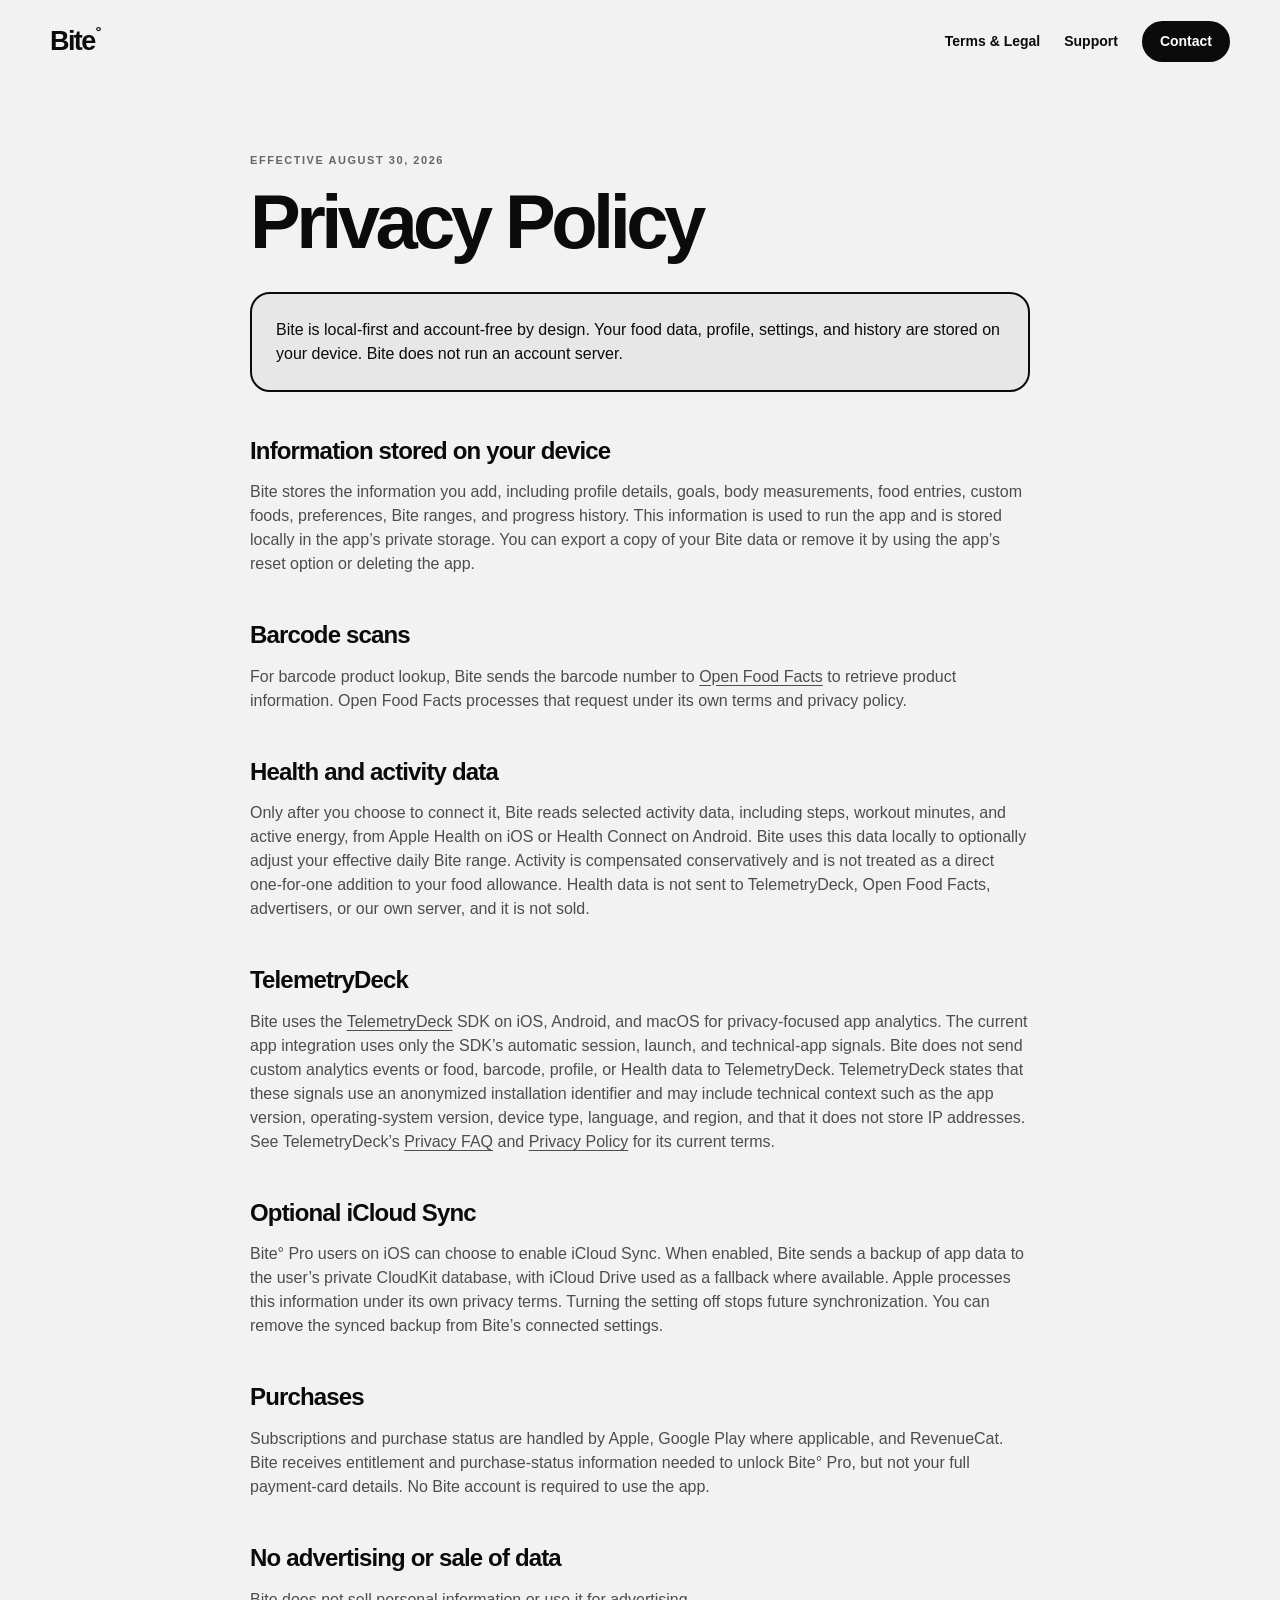
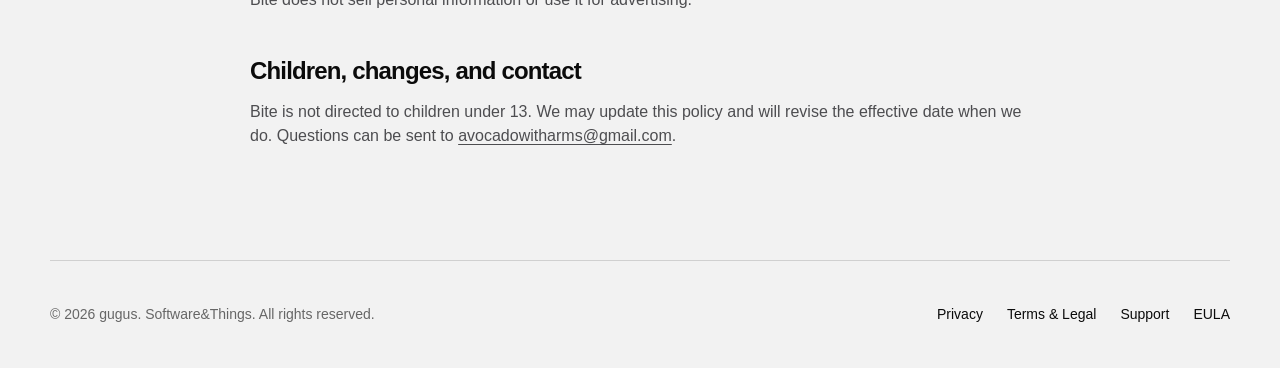
==== commit b6720a83: "Update privacy policy for range-based activity model" ====
--- a/privacy.html
+++ b/privacy.html
@@ -9,27 +9,27 @@
 <body>
   <nav><a class="brand" href="./" aria-label="Bite home">Bite<span>°</span></a><div class="nav-links"><a href="terms.html">Terms &amp; Legal</a><a href="support.html">Support</a><a class="button small" href="mailto:avocadowitharms@gmail.com">Contact</a></div></nav>
   <main class="legal">
-    <p class="eyebrow">Effective August 14, 2026</p>
+    <p class="eyebrow">Effective August 30, 2026</p>
     <h1>Privacy Policy</h1>
-    <div class="callout">Bite is a local-first app. Your food data, profile, settings, and history are stored on your device. Bite does not run an account server.</div>
+    <div class="callout">Bite is local-first and account-free by design. Your food data, profile, settings, and history are stored on your device. Bite does not run an account server.</div>
 
     <h2>Information stored on your device</h2>
-    <p>Bite stores the information you add, including profile details, goals, food entries, custom foods, preferences, and progress history. This information is used to run the app and is stored locally in the app’s private storage. You can export a copy of your Bite data or remove it by using the app’s reset option or deleting the app.</p>
+    <p>Bite stores the information you add, including profile details, goals, body measurements, food entries, custom foods, preferences, Bite ranges, and progress history. This information is used to run the app and is stored locally in the app’s private storage. You can export a copy of your Bite data or remove it by using the app’s reset option or deleting the app.</p>
 
     <h2>Barcode scans</h2>
-    <p>For barcode product lookup, Bite sends the barcode number to <a href="https://world.openfoodfacts.org/">Open Food Facts</a> to retrieve product information; Open Food Facts processes that request under its own terms and privacy policy.</p>
+    <p>For barcode product lookup, Bite sends the barcode number to <a href="https://world.openfoodfacts.org/">Open Food Facts</a> to retrieve product information. Open Food Facts processes that request under its own terms and privacy policy.</p>
 
-    <h2>Health data</h2>
-    <p>Only after you choose to connect it, Bite reads selected activity data—steps, workout minutes, and active energy—from Apple Health on iOS or Health Connect on Android. Bite uses this data locally to calculate optional activity bonus Bites. Health data is not sent to TelemetryDeck, Open Food Facts, advertisers, or our own server, and it is not sold.</p>
+    <h2>Health and activity data</h2>
+    <p>Only after you choose to connect it, Bite reads selected activity data, including steps, workout minutes, and active energy, from Apple Health on iOS or Health Connect on Android. Bite uses this data locally to optionally adjust your effective daily Bite range. Activity is compensated conservatively and is not treated as a direct one-for-one addition to your food allowance. Health data is not sent to TelemetryDeck, Open Food Facts, advertisers, or our own server, and it is not sold.</p>
 
     <h2>TelemetryDeck</h2>
-    <p>Bite uses the <a href="https://telemetrydeck.com/">TelemetryDeck</a> SDK on iOS, Android, and macOS for privacy-focused app analytics. The current app integration uses only the SDK’s automatic session, launch, and technical-app signals; Bite does not send custom analytics events or food, barcode, profile, or Health data to TelemetryDeck. TelemetryDeck states that these signals use an anonymized installation identifier and may include technical context such as the app version, operating-system version, device type, language, and region; it does not store IP addresses. See TelemetryDeck’s <a href="https://telemetrydeck.com/docs/guides/privacy-faq/">Privacy FAQ</a> and <a href="https://telemetrydeck.com/privacy/">Privacy Policy</a> for its current terms.</p>
+    <p>Bite uses the <a href="https://telemetrydeck.com/">TelemetryDeck</a> SDK on iOS, Android, and macOS for privacy-focused app analytics. The current app integration uses only the SDK’s automatic session, launch, and technical-app signals. Bite does not send custom analytics events or food, barcode, profile, or Health data to TelemetryDeck. TelemetryDeck states that these signals use an anonymized installation identifier and may include technical context such as the app version, operating-system version, device type, language, and region, and that it does not store IP addresses. See TelemetryDeck’s <a href="https://telemetrydeck.com/docs/guides/privacy-faq/">Privacy FAQ</a> and <a href="https://telemetrydeck.com/privacy/">Privacy Policy</a> for its current terms.</p>
 
     <h2>Optional iCloud Sync</h2>
-    <p>Bite° Pro users on iOS can choose to enable iCloud Sync. When enabled, Bite sends a backup of app data to the user’s private CloudKit database, with iCloud Drive used as a fallback where available. Apple processes this information under its own privacy terms. Turning the setting off stops future synchronization; you can remove the synced backup from Bite’s connected settings.</p>
+    <p>Bite° Pro users on iOS can choose to enable iCloud Sync. When enabled, Bite sends a backup of app data to the user’s private CloudKit database, with iCloud Drive used as a fallback where available. Apple processes this information under its own privacy terms. Turning the setting off stops future synchronization. You can remove the synced backup from Bite’s connected settings.</p>
 
     <h2>Purchases</h2>
-    <p>Subscriptions and purchase status are handled by Apple, Google Play where applicable, and RevenueCat. Bite receives entitlement and purchase-status information needed to unlock Bite° Pro, but not your full payment-card details.</p>
+    <p>Subscriptions and purchase status are handled by Apple, Google Play where applicable, and RevenueCat. Bite receives entitlement and purchase-status information needed to unlock Bite° Pro, but not your full payment-card details. No Bite account is required to use the app.</p>
 
     <h2>No advertising or sale of data</h2>
     <p>Bite does not sell personal information or use it for advertising.</p>
@@ -37,6 +37,6 @@
     <h2>Children, changes, and contact</h2>
     <p>Bite is not directed to children under 13. We may update this policy and will revise the effective date when we do. Questions can be sent to <a href="mailto:avocadowitharms@gmail.com">avocadowitharms@gmail.com</a>.</p>
   </main>
-  <footer><span>© 2026 Bite°. All rights reserved.</span><div><a href="privacy.html">Privacy</a><a href="terms.html">Terms &amp; Legal</a><a href="support.html">Support</a><a href="https://www.apple.com/legal/internet-services/itunes/dev/stdeula/">EULA</a></div></footer>
+  <footer><span>© 2026 <a href="https://gugus.software/">gugus. Software&amp;Things</a>. All rights reserved.</span><div><a href="privacy.html">Privacy</a><a href="terms.html">Terms &amp; Legal</a><a href="support.html">Support</a><a href="https://www.apple.com/legal/internet-services/itunes/dev/stdeula/">EULA</a></div></footer>
 </body>
 </html>
--- a/styles.css
+++ b/styles.css
@@ -1 +1,151 @@
-:root{--ink:#171611;--muted:#6f6c63;--paper:#f7f3e9;--card:#fffdf7;--line:#dcd5c7;--sun:#ffd85a;--peach:#ff9c78;--lavender:#b8a8ff;--mint:#9ad5b1;--radius:30px}*{box-sizing:border-box}html{scroll-behavior:smooth}body{margin:0;background:var(--paper);color:var(--ink);font-family:Inter,ui-sans-serif,-apple-system,BlinkMacSystemFont,"Segoe UI",sans-serif;line-height:1.5}a{color:inherit;text-decoration:none}nav,footer{width:min(1180px,calc(100% - 40px));margin:auto;display:flex;align-items:center;justify-content:space-between}nav{height:82px}.brand{font-size:27px;font-weight:850;letter-spacing:-1.6px}.brand span{font-size:.56em;vertical-align:top;margin-left:1px}.nav-links,footer div{display:flex;align-items:center;gap:24px}.nav-links>a:not(.button){font-size:14px;font-weight:700}.button{display:inline-flex;align-items:center;justify-content:center;border:2px solid var(--ink);border-radius:999px;padding:13px 21px;background:var(--ink);color:#fff;font-size:15px;font-weight:800;transition:transform .2s ease,box-shadow .2s ease}.button:hover{transform:translateY(-2px);box-shadow:3px 4px 0 var(--peach)}.button.small{padding:8px 16px;font-size:14px}.eyebrow{margin:0 0 15px;text-transform:uppercase;letter-spacing:.14em;font-size:11px;font-weight:850}.text-link{font-weight:800;text-decoration:underline;text-decoration-thickness:2px;text-underline-offset:5px}.hero{width:min(1180px,calc(100% - 40px));min-height:640px;margin:8px auto 112px;padding:68px clamp(30px,7vw,82px);display:grid;grid-template-columns:minmax(0,1.15fr) minmax(320px,.85fr);align-items:center;gap:60px;border:2px solid var(--ink);border-radius:42px;background:var(--sun);box-shadow:8px 9px 0 var(--ink);overflow:hidden}.hero h1{max-width:710px;margin:0;font-size:clamp(51px,6.4vw,88px);line-height:.91;letter-spacing:-.071em}.lead{max-width:590px;margin:28px 0 0;font-size:19px}.actions{display:flex;gap:26px;align-items:center;margin-top:35px}.meal-illustration{position:relative;min-height:430px;display:grid;place-items:center}.plate{position:relative;width:330px;height:330px;border:18px solid #fffdf7;border-radius:50%;background:#ede8db;box-shadow:5px 7px 0 var(--ink);transform:rotate(5deg)}.ingredient{position:absolute;display:block}.avocado{width:105px;height:75px;left:45px;top:55px;background:#78b66c;border:3px solid var(--ink);border-radius:65% 35% 55% 45%}.avocado:after{content:"";position:absolute;width:31px;height:31px;left:37px;top:22px;border:3px solid var(--ink);border-radius:50%;background:#a96e49}.egg{width:104px;height:90px;right:41px;top:48px;border:3px solid var(--ink);border-radius:52% 48% 62% 38%;background:#fff}.egg i{position:absolute;width:40px;height:40px;left:31px;top:24px;border:3px solid var(--ink);border-radius:50%;background:var(--sun)}.tomato{width:74px;height:74px;left:66px;bottom:56px;border:3px solid var(--ink);border-radius:50%;background:var(--peach)}.tomato:before,.tomato:after{content:"";position:absolute;width:3px;height:66px;left:33px;top:1px;background:var(--ink);transform:rotate(47deg)}.tomato:after{transform:rotate(-47deg)}.leaf{width:75px;height:40px;border:3px solid var(--ink);border-radius:100% 0 100% 0;background:var(--mint)}.leaf-one{right:55px;bottom:70px;transform:rotate(-20deg)}.leaf-two{right:42px;bottom:110px;transform:rotate(35deg)}.toast{width:92px;height:72px;right:90px;bottom:35px;border:3px solid var(--ink);border-radius:25px 25px 10px 10px;background:#d7a86e;transform:rotate(10deg)}.meal-tag{position:absolute;right:-2px;bottom:24px;display:flex;flex-direction:column;padding:14px 19px;border:2px solid var(--ink);border-radius:18px;background:#fff;box-shadow:4px 5px 0 var(--ink);transform:rotate(-5deg)}.meal-tag span{font-size:12px;color:var(--muted)}.meal-tag strong{font-size:23px;letter-spacing:-.04em}.spark{position:absolute;font-size:42px;font-weight:900}.spark-one{right:15px;top:25px}.spark-two{left:20px;bottom:60px;font-size:74px}.intro{width:min(760px,calc(100% - 40px));margin:0 auto 54px;text-align:center}.intro h2,.section-copy h2,.flex-section h2,.goals-section h2,.privacy-preview h2,.final-cta h2{margin:0;letter-spacing:-.061em;line-height:1.01;font-size:clamp(40px,5.4vw,67px)}.intro>p:last-child{margin:21px auto 0;color:var(--muted);font-size:18px}.system-graphic{width:min(1180px,calc(100% - 40px));margin:auto;display:grid;grid-template-columns:1fr 42px 1fr 42px 1fr;align-items:stretch}.system-step{min-width:0;padding:25px;border:2px solid var(--ink);border-radius:var(--radius);background:var(--card);box-shadow:4px 5px 0 var(--ink)}.step-number{font-size:12px;font-weight:850;color:var(--muted)}.system-step h3,.feature-grid h3{margin:22px 0 7px;font-size:23px;letter-spacing:-.04em}.system-step p,.feature-grid p{margin:0;color:var(--muted)}.flow-arrow{display:grid;place-items:center;font-size:28px;font-weight:900}.mini-editor{height:170px;margin-top:18px;padding:17px;border-radius:20px;background:#f0ebe0}.mini-plate{position:relative;width:104px;height:104px;margin:auto;border:9px solid #fff;border-radius:50%;background:#dfd8c9}.mini-food{position:absolute;border:2px solid var(--ink)}.food-a{width:43px;height:31px;left:8px;top:18px;border-radius:50%;background:var(--mint)}.food-b{width:37px;height:37px;right:7px;top:12px;border-radius:50%;background:var(--sun)}.food-c{width:48px;height:30px;right:8px;bottom:12px;border-radius:12px;background:#d7a86e}.ingredient-pills{display:flex;justify-content:center;gap:5px;margin-top:10px}.ingredient-pills span{padding:3px 7px;border:1px solid var(--line);border-radius:999px;background:#fff;font-size:9px;font-weight:700}.bite-result{height:170px;margin-top:18px;display:flex;flex-direction:column;align-items:center;justify-content:center;border-radius:20px;background:var(--lavender);border:2px solid var(--ink)}.bite-result span{font-size:13px;font-weight:800}.bite-result strong{font-size:70px;line-height:.9;letter-spacing:-.08em}.bite-result small{font-weight:800}.range-demo{height:170px;margin-top:18px;padding:17px;border-radius:20px;background:#f0ebe0}.range-title{display:block;color:var(--muted);font-size:11px;font-weight:800}.range-demo>strong{display:block;font-size:25px;letter-spacing:-.04em}.range-track{position:relative;height:10px;margin-top:17px;border-radius:99px;background:#c8c0b3}.range-zone{position:absolute;left:48%;width:30%;height:100%;border-radius:99px;background:var(--lavender)}.range-position{position:absolute;left:65%;top:50%;width:20px;height:20px;border:3px solid var(--ink);border-radius:50%;background:var(--sun);transform:translate(-50%,-50%)}.range-labels{display:flex;justify-content:space-between;margin-top:7px;color:var(--muted);font-size:9px}.range-labels span:nth-child(2){margin-left:39%}.flex-chip{width:max-content;margin-top:11px;padding:5px 8px;border:1.5px solid var(--ink);border-radius:99px;background:#fff;font-size:10px}.flex-chip b{margin-left:7px}.editor-feature,.goals-section{width:min(1180px,calc(100% - 40px));margin:120px auto;display:grid;grid-template-columns:1fr 1fr;align-items:center;gap:90px}.editor-showcase{max-width:470px;border:2px solid var(--ink);border-radius:34px;background:#fff;box-shadow:7px 8px 0 var(--ink);overflow:hidden}.editor-toolbar{display:flex;justify-content:space-between;padding:17px 20px;font-size:13px}.editor-canvas{height:275px;display:grid;place-items:center;background:var(--sun)}.editor-plate{position:relative;width:220px;height:220px;border:14px solid #fff;border-radius:50%;background:#e9dfc8}.editor-food{position:absolute;border:3px solid var(--ink)}.ef-one{width:83px;height:62px;left:28px;top:34px;border-radius:50%;background:var(--mint)}.ef-two{width:67px;height:67px;right:26px;top:25px;border-radius:50%;background:#fff;box-shadow:inset 0 0 0 20px var(--sun)}.ef-three{width:78px;height:54px;right:27px;bottom:30px;border-radius:17px;background:#d7a86e;transform:rotate(8deg)}.ef-four{width:58px;height:58px;left:38px;bottom:31px;border-radius:50%;background:var(--peach)}.editor-drawer{padding:12px 21px 18px}.drawer-handle{display:block;width:39px;height:4px;margin:0 auto 12px;border-radius:99px;background:var(--line)}.editor-drawer p{margin:0 0 8px;font-weight:850}.editor-drawer div{display:flex;justify-content:space-between;padding:7px 0;border-top:1px solid var(--line);font-size:12px}.editor-drawer div b{font-size:11px}.section-copy>p:last-child,.goals-section p,.privacy-preview>p:not(.eyebrow),.final-cta>p:not(.eyebrow){color:var(--muted);font-size:18px}.flex-section{width:min(1180px,calc(100% - 40px));margin:0 auto 120px;padding:60px;display:grid;grid-template-columns:1fr .85fr;gap:80px;border:2px solid var(--ink);border-radius:36px;background:var(--peach);box-shadow:7px 8px 0 var(--ink)}.flex-copy{align-self:end;font-size:18px}.flex-copy p{margin:0 0 15px}.features-section{width:min(1180px,calc(100% - 40px));margin:0 auto 120px}.feature-grid{display:grid;grid-template-columns:repeat(4,1fr);gap:16px}.feature-grid article{padding:26px;border-top:2px solid var(--ink)}.feature-icon{width:49px;height:49px;display:grid;place-items:center;border:2px solid var(--ink);border-radius:16px;background:var(--sun);font-size:24px;font-weight:900}.feature-grid article:nth-child(2) .feature-icon{background:var(--lavender)}.feature-grid article:nth-child(3) .feature-icon{background:var(--mint)}.feature-grid article:nth-child(4) .feature-icon{background:var(--peach)}.goals-section{padding:58px;border:2px solid var(--ink);border-radius:36px;background:var(--lavender);box-shadow:7px 8px 0 var(--ink)}.goals-section p{max-width:570px}.goal-visual{padding:25px;border:2px solid var(--ink);border-radius:24px;background:var(--card);box-shadow:4px 5px 0 var(--ink)}.goal-visual span{display:inline-block;margin-right:4px;padding:7px 10px;border-radius:99px;color:var(--muted);font-size:12px;font-weight:800}.goal-visual span.active{background:var(--ink);color:#fff}.goal-visual i{position:relative;display:block;height:10px;margin:31px 0 15px;border-radius:99px;background:linear-gradient(90deg,var(--peach),var(--sun),var(--mint))}.goal-visual i:after{content:"";position:absolute;left:52%;top:50%;width:25px;height:25px;border:3px solid var(--ink);border-radius:50%;background:#fff;transform:translate(-50%,-50%)}.goal-visual b{font-size:13px}.privacy-preview{width:min(1180px,calc(100% - 40px));margin:0 auto 110px;padding:55px;border-radius:34px;background:var(--card);border:2px solid var(--ink)}.privacy-preview h2{max-width:650px}.privacy-preview>p:not(.eyebrow){max-width:700px;margin:20px 0 25px}.final-cta{width:min(900px,calc(100% - 40px));margin:0 auto 110px;text-align:center}.cta-mark{width:72px;height:72px;margin:0 auto 24px;display:grid;place-items:center;border:2px solid var(--ink);border-radius:50%;background:var(--sun);box-shadow:3px 4px 0 var(--ink);font-size:57px;line-height:1}.final-cta>p:not(.eyebrow){margin:18px auto 28px}footer{min-height:108px;border-top:1px solid var(--line);font-size:14px}footer>span{color:var(--muted)}.legal{width:min(780px,calc(100% - 40px));margin:70px auto 112px}.legal .eyebrow{color:var(--muted)}.legal h1{margin:0;font-size:clamp(48px,8vw,76px);line-height:1;letter-spacing:-.06em}.legal h2{margin:45px 0 12px;font-size:24px;line-height:1.15;letter-spacing:-.035em}.legal p,.legal li{color:#4d4d50}.legal a{text-decoration:underline;text-underline-offset:3px}.callout{margin:32px 0;padding:24px;border:2px solid var(--ink);border-radius:20px;background:var(--sun);color:var(--ink)}@media(max-width:900px){.hero{grid-template-columns:1fr;gap:35px}.hero-copy{text-align:center}.lead{margin-left:auto;margin-right:auto}.actions{justify-content:center}.system-graphic{grid-template-columns:1fr}.flow-arrow{height:48px;transform:rotate(90deg)}.feature-grid{grid-template-columns:1fr 1fr}.editor-feature,.goals-section{gap:45px}.flex-section{grid-template-columns:1fr;gap:30px}}@media(max-width:680px){nav{height:72px}.nav-links>a:not(.button){display:none}.hero{min-height:auto;margin-bottom:82px;padding:48px 24px 42px;border-radius:30px;box-shadow:5px 6px 0 var(--ink)}.hero h1{font-size:clamp(48px,14vw,70px)}.lead{font-size:17px}.meal-illustration{min-height:360px}.plate{width:275px;height:275px}.meal-tag{right:0}.actions{align-items:center;flex-direction:column;gap:15px}.editor-feature,.goals-section{margin:82px auto;grid-template-columns:1fr;gap:45px}.editor-feature .section-copy{grid-row:1}.flex-section{margin-bottom:82px;padding:37px 28px}.feature-grid{grid-template-columns:1fr}.features-section{margin-bottom:82px}.goals-section{padding:35px 27px}.privacy-preview{margin-bottom:80px;padding:35px 28px;border-radius:28px}.final-cta{margin-bottom:80px}footer{padding:25px 0;align-items:flex-start;gap:24px}footer div{display:grid;grid-template-columns:1fr 1fr;gap:10px 23px}.legal{margin:48px auto 80px}}
+:root{--ink:#0b0b0b;--muted:#666;--paper:#f2f2f2;--card:#fff;--line:#d0d0d0;--sun:#e7e7e7;--peach:#c9c9c9;--lavender:#a9a9a9;--mint:#d8d8d8;--radius:30px}
+*{box-sizing:border-box}
+html{scroll-behavior:smooth}
+body{margin:0;background:var(--paper);color:var(--ink);font-family:Inter,ui-sans-serif,-apple-system,BlinkMacSystemFont,"Segoe UI",sans-serif;line-height:1.5}
+a{color:inherit;text-decoration:none}
+nav,footer{width:min(1180px,calc(100% - 40px));margin:auto;display:flex;align-items:center;justify-content:space-between}
+nav{height:82px}
+.brand{font-size:27px;font-weight:850;letter-spacing:-1.6px}
+.brand span{font-size:.56em;vertical-align:top;margin-left:1px}
+.nav-links,footer div{display:flex;align-items:center;gap:24px}
+.nav-links>a:not(.button){font-size:14px;font-weight:700}
+.button{display:inline-flex;align-items:center;justify-content:center;border:2px solid var(--ink);border-radius:999px;padding:13px 21px;background:var(--ink);color:#fff;font-size:15px;font-weight:800;transition:transform .2s ease,box-shadow .2s ease}
+.button:hover{transform:translateY(-2px);box-shadow:3px 4px 0 var(--peach)}
+.button.small{padding:8px 16px;font-size:14px}
+.eyebrow{margin:0 0 15px;text-transform:uppercase;letter-spacing:.14em;font-size:11px;font-weight:850}
+.text-link{font-weight:800;text-decoration:underline;text-decoration-thickness:2px;text-underline-offset:5px}
+.hero{width:min(1180px,calc(100% - 40px));min-height:640px;margin:8px auto 112px;padding:68px clamp(30px,7vw,82px);display:grid;grid-template-columns:minmax(0,1.15fr) minmax(320px,.85fr);align-items:center;gap:60px;border:2px solid var(--ink);border-radius:42px;background:var(--sun);box-shadow:8px 9px 0 var(--ink);overflow:hidden}
+.hero h1{max-width:710px;margin:0;font-size:clamp(51px,6.4vw,88px);line-height:.91;letter-spacing:-.071em}
+.lead{max-width:590px;margin:28px 0 0;font-size:19px}
+.actions{display:flex;gap:26px;align-items:center;margin-top:35px}
+.meal-illustration{position:relative;min-height:430px;display:grid;place-items:center}
+.plate{position:relative;width:330px;height:330px;border:18px solid #fff;border-radius:50%;background:#e5e5e5;box-shadow:5px 7px 0 var(--ink);transform:rotate(5deg)}
+.ingredient{position:absolute;display:block}
+.avocado{width:105px;height:75px;left:45px;top:55px;background:#b8b8b8;border:3px solid var(--ink);border-radius:65% 35% 55% 45%}
+.avocado:after{content:"";position:absolute;width:31px;height:31px;left:37px;top:22px;border:3px solid var(--ink);border-radius:50%;background:#707070}
+.egg{width:104px;height:90px;right:41px;top:48px;border:3px solid var(--ink);border-radius:52% 48% 62% 38%;background:#fff}
+.egg i{position:absolute;width:40px;height:40px;left:31px;top:24px;border:3px solid var(--ink);border-radius:50%;background:var(--sun)}
+.tomato{width:74px;height:74px;left:66px;bottom:56px;border:3px solid var(--ink);border-radius:50%;background:var(--peach)}
+.tomato:before,.tomato:after{content:"";position:absolute;width:3px;height:66px;left:33px;top:1px;background:var(--ink);transform:rotate(47deg)}
+.tomato:after{transform:rotate(-47deg)}
+.leaf{width:75px;height:40px;border:3px solid var(--ink);border-radius:100% 0 100% 0;background:var(--mint)}
+.leaf-one{right:55px;bottom:70px;transform:rotate(-20deg)}
+.leaf-two{right:42px;bottom:110px;transform:rotate(35deg)}
+.toast{width:92px;height:72px;right:90px;bottom:35px;border:3px solid var(--ink);border-radius:25px 25px 10px 10px;background:#aaa;transform:rotate(10deg)}
+.meal-tag{position:absolute;right:-2px;bottom:24px;display:flex;flex-direction:column;padding:14px 19px;border:2px solid var(--ink);border-radius:18px;background:#fff;box-shadow:4px 5px 0 var(--ink);transform:rotate(-5deg)}
+.meal-tag span{font-size:12px;color:var(--muted)}
+.meal-tag strong{font-size:23px;letter-spacing:-.04em}
+.spark{position:absolute;font-size:42px;font-weight:900}
+.spark-one{right:15px;top:25px}
+.spark-two{left:20px;bottom:60px;font-size:74px}
+.intro{width:min(760px,calc(100% - 40px));margin:0 auto 54px;text-align:center}
+.intro h2,.section-copy h2,.flex-section h2,.goals-section h2,.privacy-preview h2,.final-cta h2{margin:0;letter-spacing:-.061em;line-height:1.01;font-size:clamp(40px,5.4vw,67px)}
+.intro>p:last-child{margin:21px auto 0;color:var(--muted);font-size:18px}
+.system-graphic{width:min(1180px,calc(100% - 40px));margin:auto;display:grid;grid-template-columns:1fr 42px 1fr 42px 1fr;align-items:stretch}
+.system-step{min-width:0;padding:25px;border:2px solid var(--ink);border-radius:var(--radius);background:var(--card);box-shadow:4px 5px 0 var(--ink)}
+.step-number{font-size:12px;font-weight:850;color:var(--muted)}
+.system-step h3,.feature-grid h3{margin:22px 0 7px;font-size:23px;letter-spacing:-.04em}
+.system-step p,.feature-grid p{margin:0;color:var(--muted)}
+.flow-arrow{display:grid;place-items:center;font-size:28px;font-weight:900}
+.mini-editor{height:170px;margin-top:18px;padding:17px;border-radius:20px;background:#ededed}
+.mini-plate{position:relative;width:104px;height:104px;margin:auto;border:9px solid #fff;border-radius:50%;background:#d9d9d9}
+.mini-food{position:absolute;border:2px solid var(--ink)}
+.food-a{width:43px;height:31px;left:8px;top:18px;border-radius:50%;background:var(--mint)}
+.food-b{width:37px;height:37px;right:7px;top:12px;border-radius:50%;background:var(--sun)}
+.food-c{width:48px;height:30px;right:8px;bottom:12px;border-radius:12px;background:#aaa}
+.ingredient-pills{display:flex;justify-content:center;gap:5px;margin-top:10px}
+.ingredient-pills span{padding:3px 7px;border:1px solid var(--line);border-radius:999px;background:#fff;font-size:9px;font-weight:700}
+.bite-result{height:170px;margin-top:18px;display:flex;flex-direction:column;align-items:center;justify-content:center;border-radius:20px;background:var(--lavender);border:2px solid var(--ink)}
+.bite-result span{font-size:13px;font-weight:800}
+.bite-result strong{font-size:70px;line-height:.9;letter-spacing:-.08em}
+.bite-result small{font-weight:800}
+.range-demo{height:170px;margin-top:18px;padding:17px;border-radius:20px;background:#ededed}
+.range-title{display:block;color:var(--muted);font-size:11px;font-weight:800}
+.range-demo>strong{display:block;font-size:25px;letter-spacing:-.04em}
+.range-track{position:relative;height:10px;margin-top:17px;border-radius:99px;background:#c4c4c4}
+.range-zone{position:absolute;left:48%;width:30%;height:100%;border-radius:99px;background:var(--lavender)}
+.range-position{position:absolute;left:65%;top:50%;width:20px;height:20px;border:3px solid var(--ink);border-radius:50%;background:var(--sun);transform:translate(-50%,-50%)}
+.range-labels{display:flex;justify-content:space-between;margin-top:7px;color:var(--muted);font-size:9px}
+.range-labels span:nth-child(2){margin-left:39%}
+.flex-chip{width:max-content;margin-top:11px;padding:5px 8px;border:1.5px solid var(--ink);border-radius:99px;background:#fff;font-size:10px}
+.flex-chip b{margin-left:7px}
+.editor-feature,.goals-section{width:min(1180px,calc(100% - 40px));margin:120px auto;display:grid;grid-template-columns:1fr 1fr;align-items:center;gap:90px}
+.editor-showcase{max-width:470px;border:2px solid var(--ink);border-radius:34px;background:#fff;box-shadow:7px 8px 0 var(--ink);overflow:hidden}
+.editor-toolbar{display:flex;justify-content:space-between;padding:17px 20px;font-size:13px}
+.editor-canvas{height:275px;display:grid;place-items:center;background:var(--sun)}
+.editor-plate{position:relative;width:220px;height:220px;border:14px solid #fff;border-radius:50%;background:#dedede}
+.editor-food{position:absolute;border:3px solid var(--ink)}
+.ef-one{width:83px;height:62px;left:28px;top:34px;border-radius:50%;background:var(--mint)}
+.ef-two{width:67px;height:67px;right:26px;top:25px;border-radius:50%;background:#fff;box-shadow:inset 0 0 0 20px var(--sun)}
+.ef-three{width:78px;height:54px;right:27px;bottom:30px;border-radius:17px;background:#aaa;transform:rotate(8deg)}
+.ef-four{width:58px;height:58px;left:38px;bottom:31px;border-radius:50%;background:var(--peach)}
+.editor-drawer{padding:12px 21px 18px}
+.drawer-handle{display:block;width:39px;height:4px;margin:0 auto 12px;border-radius:99px;background:var(--line)}
+.editor-drawer p{margin:0 0 8px;font-weight:850}
+.editor-drawer div{display:flex;justify-content:space-between;padding:7px 0;border-top:1px solid var(--line);font-size:12px}
+.editor-drawer div b{font-size:11px}
+.section-copy>p:last-child,.goals-section p,.privacy-preview>p:not(.eyebrow),.final-cta>p:not(.eyebrow){color:var(--muted);font-size:18px}
+.flex-section{width:min(1180px,calc(100% - 40px));margin:0 auto 120px;padding:60px;display:grid;grid-template-columns:1fr .85fr;gap:80px;border:2px solid var(--ink);border-radius:36px;background:var(--peach);box-shadow:7px 8px 0 var(--ink)}
+.flex-copy{align-self:end;font-size:18px}
+.flex-copy p{margin:0 0 15px}
+.features-section{width:min(1180px,calc(100% - 40px));margin:0 auto 120px}
+.feature-grid{display:grid;grid-template-columns:repeat(4,1fr);gap:16px}
+.feature-grid article{padding:26px;border-top:2px solid var(--ink)}
+.feature-icon{width:49px;height:49px;display:grid;place-items:center;border:2px solid var(--ink);border-radius:16px;background:var(--sun);font-size:24px;font-weight:900}
+.feature-grid article:nth-child(2) .feature-icon{background:var(--lavender)}
+.feature-grid article:nth-child(3) .feature-icon{background:var(--mint)}
+.feature-grid article:nth-child(4) .feature-icon{background:var(--peach)}
+.goals-section{padding:58px;border:2px solid var(--ink);border-radius:36px;background:var(--lavender);box-shadow:7px 8px 0 var(--ink)}
+.goals-section p{max-width:570px}
+.goal-visual{padding:25px;border:2px solid var(--ink);border-radius:24px;background:var(--card);box-shadow:4px 5px 0 var(--ink)}
+.goal-visual span{display:inline-block;margin-right:4px;padding:7px 10px;border-radius:99px;color:var(--muted);font-size:12px;font-weight:800}
+.goal-visual span.active{background:var(--ink);color:#fff}
+.goal-visual i{position:relative;display:block;height:10px;margin:31px 0 15px;border-radius:99px;background:linear-gradient(90deg,var(--peach),var(--sun),var(--mint))}
+.goal-visual i:after{content:"";position:absolute;left:52%;top:50%;width:25px;height:25px;border:3px solid var(--ink);border-radius:50%;background:#fff;transform:translate(-50%,-50%)}
+.goal-visual b{font-size:13px}
+.privacy-preview{width:min(1180px,calc(100% - 40px));margin:0 auto 110px;padding:55px;border-radius:34px;background:var(--card);border:2px solid var(--ink)}
+.privacy-preview h2{max-width:650px}
+.privacy-preview>p:not(.eyebrow){max-width:700px;margin:20px 0 25px}
+.final-cta{width:min(900px,calc(100% - 40px));margin:0 auto 110px;text-align:center}
+.cta-mark{width:72px;height:72px;margin:0 auto 24px;display:grid;place-items:center;border:2px solid var(--ink);border-radius:50%;background:var(--sun);box-shadow:3px 4px 0 var(--ink);font-size:57px;line-height:1}
+.final-cta>p:not(.eyebrow){margin:18px auto 28px}
+footer{min-height:108px;border-top:1px solid var(--line);font-size:14px}
+footer>span{color:var(--muted)}
+.legal{width:min(780px,calc(100% - 40px));margin:70px auto 112px}
+.legal .eyebrow{color:var(--muted)}
+.legal h1{margin:0;font-size:clamp(48px,8vw,76px);line-height:1;letter-spacing:-.06em}
+.legal h2{margin:45px 0 12px;font-size:24px;line-height:1.15;letter-spacing:-.035em}
+.legal p,.legal li{color:#4d4d50}
+.legal a{text-decoration:underline;text-underline-offset:3px}
+.callout{margin:32px 0;padding:24px;border:2px solid var(--ink);border-radius:20px;background:var(--sun);color:var(--ink)}
+@media(max-width:900px){.hero{grid-template-columns:1fr;gap:35px}
+.hero-copy{text-align:center}
+.lead{margin-left:auto;margin-right:auto}
+.actions{justify-content:center}
+.system-graphic{grid-template-columns:1fr}
+.flow-arrow{height:48px;transform:rotate(90deg)}
+.feature-grid{grid-template-columns:1fr 1fr}
+.editor-feature,.goals-section{gap:45px}
+.flex-section{grid-template-columns:1fr;gap:30px}
+}
+@media(max-width:680px){nav{height:72px}
+.nav-links>a:not(.button){display:none}
+.hero{min-height:auto;margin-bottom:82px;padding:48px 24px 42px;border-radius:30px;box-shadow:5px 6px 0 var(--ink)}
+.hero h1{font-size:clamp(48px,14vw,70px)}
+.lead{font-size:17px}
+.meal-illustration{min-height:360px}
+.plate{width:275px;height:275px}
+.meal-tag{right:0}
+.actions{align-items:center;flex-direction:column;gap:15px}
+.editor-feature,.goals-section{margin:82px auto;grid-template-columns:1fr;gap:45px}
+.editor-feature .section-copy{grid-row:1}
+.flex-section{margin-bottom:82px;padding:37px 28px}
+.feature-grid{grid-template-columns:1fr}
+.features-section{margin-bottom:82px}
+.goals-section{padding:35px 27px}
+.privacy-preview{margin-bottom:80px;padding:35px 28px;border-radius:28px}
+.final-cta{margin-bottom:80px}
+footer{padding:25px 0;align-items:flex-start;gap:24px}
+footer div{display:grid;grid-template-columns:1fr 1fr;gap:10px 23px}
+.legal{margin:48px auto 80px}
+}
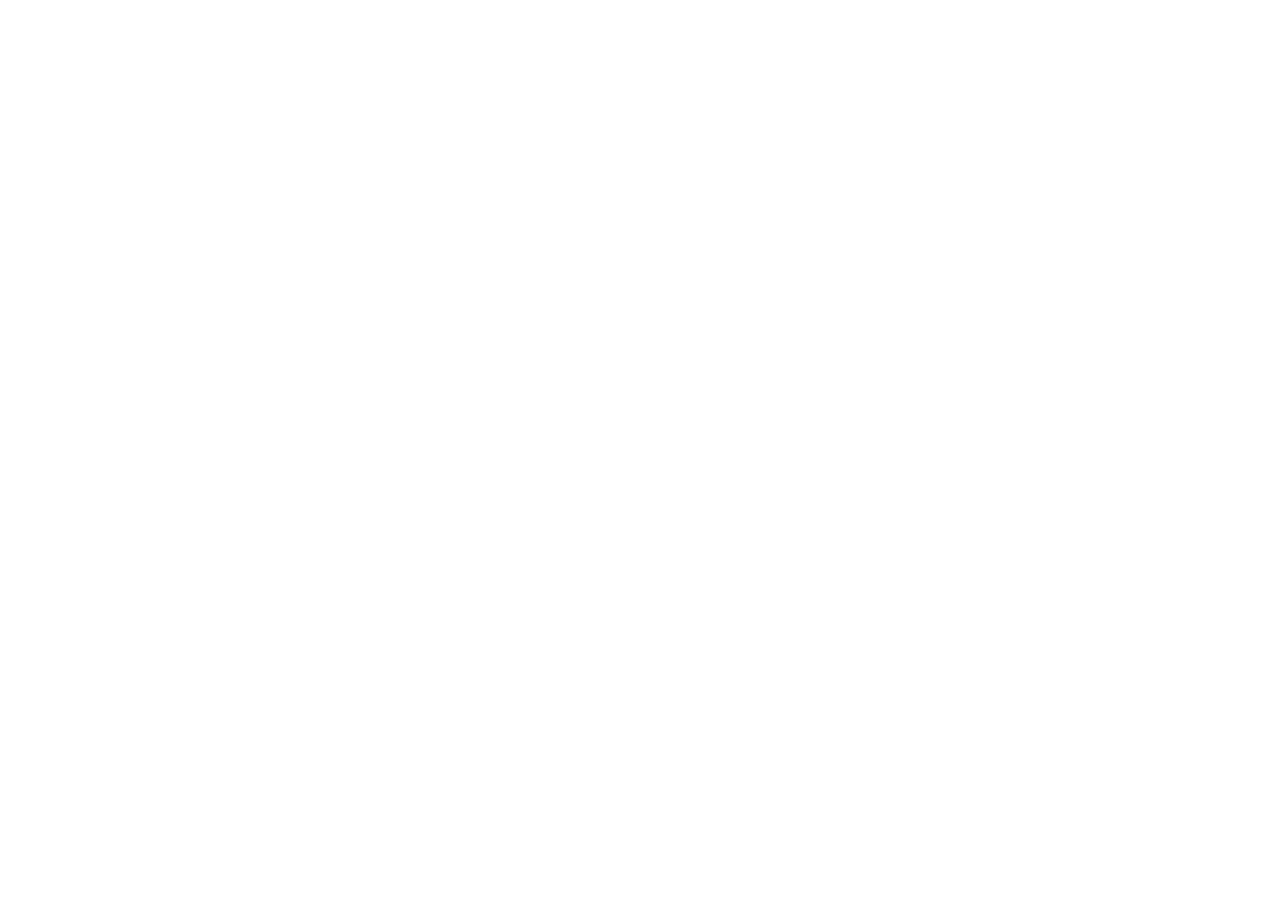
==== commit d0192af5: "added new links" ====
--- a/privacy.html
+++ b/privacy.html
@@ -1,42 +1 @@
-<!doctype html>
-<html lang="en">
-<head>
-  <meta charset="utf-8">
-  <meta name="viewport" content="width=device-width, initial-scale=1">
-  <title>Privacy Policy — Bite</title>
-  <link rel="stylesheet" href="styles.css">
-</head>
-<body>
-  <nav><a class="brand" href="./" aria-label="Bite home">Bite<span>°</span></a><div class="nav-links"><a href="terms.html">Terms &amp; Legal</a><a href="support.html">Support</a><a class="button small" href="mailto:avocadowitharms@gmail.com">Contact</a></div></nav>
-  <main class="legal">
-    <p class="eyebrow">Effective August 30, 2026</p>
-    <h1>Privacy Policy</h1>
-    <div class="callout">Bite is local-first and account-free by design. Your food data, profile, settings, and history are stored on your device. Bite does not run an account server.</div>
-
-    <h2>Information stored on your device</h2>
-    <p>Bite stores the information you add, including profile details, goals, body measurements, food entries, custom foods, preferences, Bite ranges, and progress history. This information is used to run the app and is stored locally in the app’s private storage. You can export a copy of your Bite data or remove it by using the app’s reset option or deleting the app.</p>
-
-    <h2>Barcode scans</h2>
-    <p>For barcode product lookup, Bite sends the barcode number to <a href="https://world.openfoodfacts.org/">Open Food Facts</a> to retrieve product information. Open Food Facts processes that request under its own terms and privacy policy.</p>
-
-    <h2>Health and activity data</h2>
-    <p>Only after you choose to connect it, Bite reads selected activity data, including steps, workout minutes, and active energy, from Apple Health on iOS or Health Connect on Android. Bite uses this data locally to optionally adjust your effective daily Bite range. Activity is compensated conservatively and is not treated as a direct one-for-one addition to your food allowance. Health data is not sent to TelemetryDeck, Open Food Facts, advertisers, or our own server, and it is not sold.</p>
-
-    <h2>TelemetryDeck</h2>
-    <p>Bite uses the <a href="https://telemetrydeck.com/">TelemetryDeck</a> SDK on iOS, Android, and macOS for privacy-focused app analytics. The current app integration uses only the SDK’s automatic session, launch, and technical-app signals. Bite does not send custom analytics events or food, barcode, profile, or Health data to TelemetryDeck. TelemetryDeck states that these signals use an anonymized installation identifier and may include technical context such as the app version, operating-system version, device type, language, and region, and that it does not store IP addresses. See TelemetryDeck’s <a href="https://telemetrydeck.com/docs/guides/privacy-faq/">Privacy FAQ</a> and <a href="https://telemetrydeck.com/privacy/">Privacy Policy</a> for its current terms.</p>
-
-    <h2>Optional iCloud Sync</h2>
-    <p>Bite° Pro users on iOS can choose to enable iCloud Sync. When enabled, Bite sends a backup of app data to the user’s private CloudKit database, with iCloud Drive used as a fallback where available. Apple processes this information under its own privacy terms. Turning the setting off stops future synchronization. You can remove the synced backup from Bite’s connected settings.</p>
-
-    <h2>Purchases</h2>
-    <p>Subscriptions and purchase status are handled by Apple, Google Play where applicable, and RevenueCat. Bite receives entitlement and purchase-status information needed to unlock Bite° Pro, but not your full payment-card details. No Bite account is required to use the app.</p>
-
-    <h2>No advertising or sale of data</h2>
-    <p>Bite does not sell personal information or use it for advertising.</p>
-
-    <h2>Children, changes, and contact</h2>
-    <p>Bite is not directed to children under 13. We may update this policy and will revise the effective date when we do. Questions can be sent to <a href="mailto:avocadowitharms@gmail.com">avocadowitharms@gmail.com</a>.</p>
-  </main>
-  <footer><span>© 2026 <a href="https://gugus.software/">gugus. Software&amp;Things</a>. All rights reserved.</span><div><a href="privacy.html">Privacy</a><a href="terms.html">Terms &amp; Legal</a><a href="support.html">Support</a><a href="https://www.apple.com/legal/internet-services/itunes/dev/stdeula/">EULA</a></div></footer>
-</body>
-</html>
+<!doctype html><html lang="en"><head><meta charset="utf-8"><meta name="viewport" content="width=device-width,initial-scale=1"><title>Bite Privacy Policy</title><link rel="canonical" href="https://gugus.software/privacy/bite/"><meta http-equiv="refresh" content="0;url=https://gugus.software/privacy/bite/"><script>window.location.replace("https://gugus.software/privacy/bite/");</script></head><body><p>The Bite Privacy Policy has moved to <a href="https://gugus.software/privacy/bite/">gugus.software</a>.</p></body></html>
